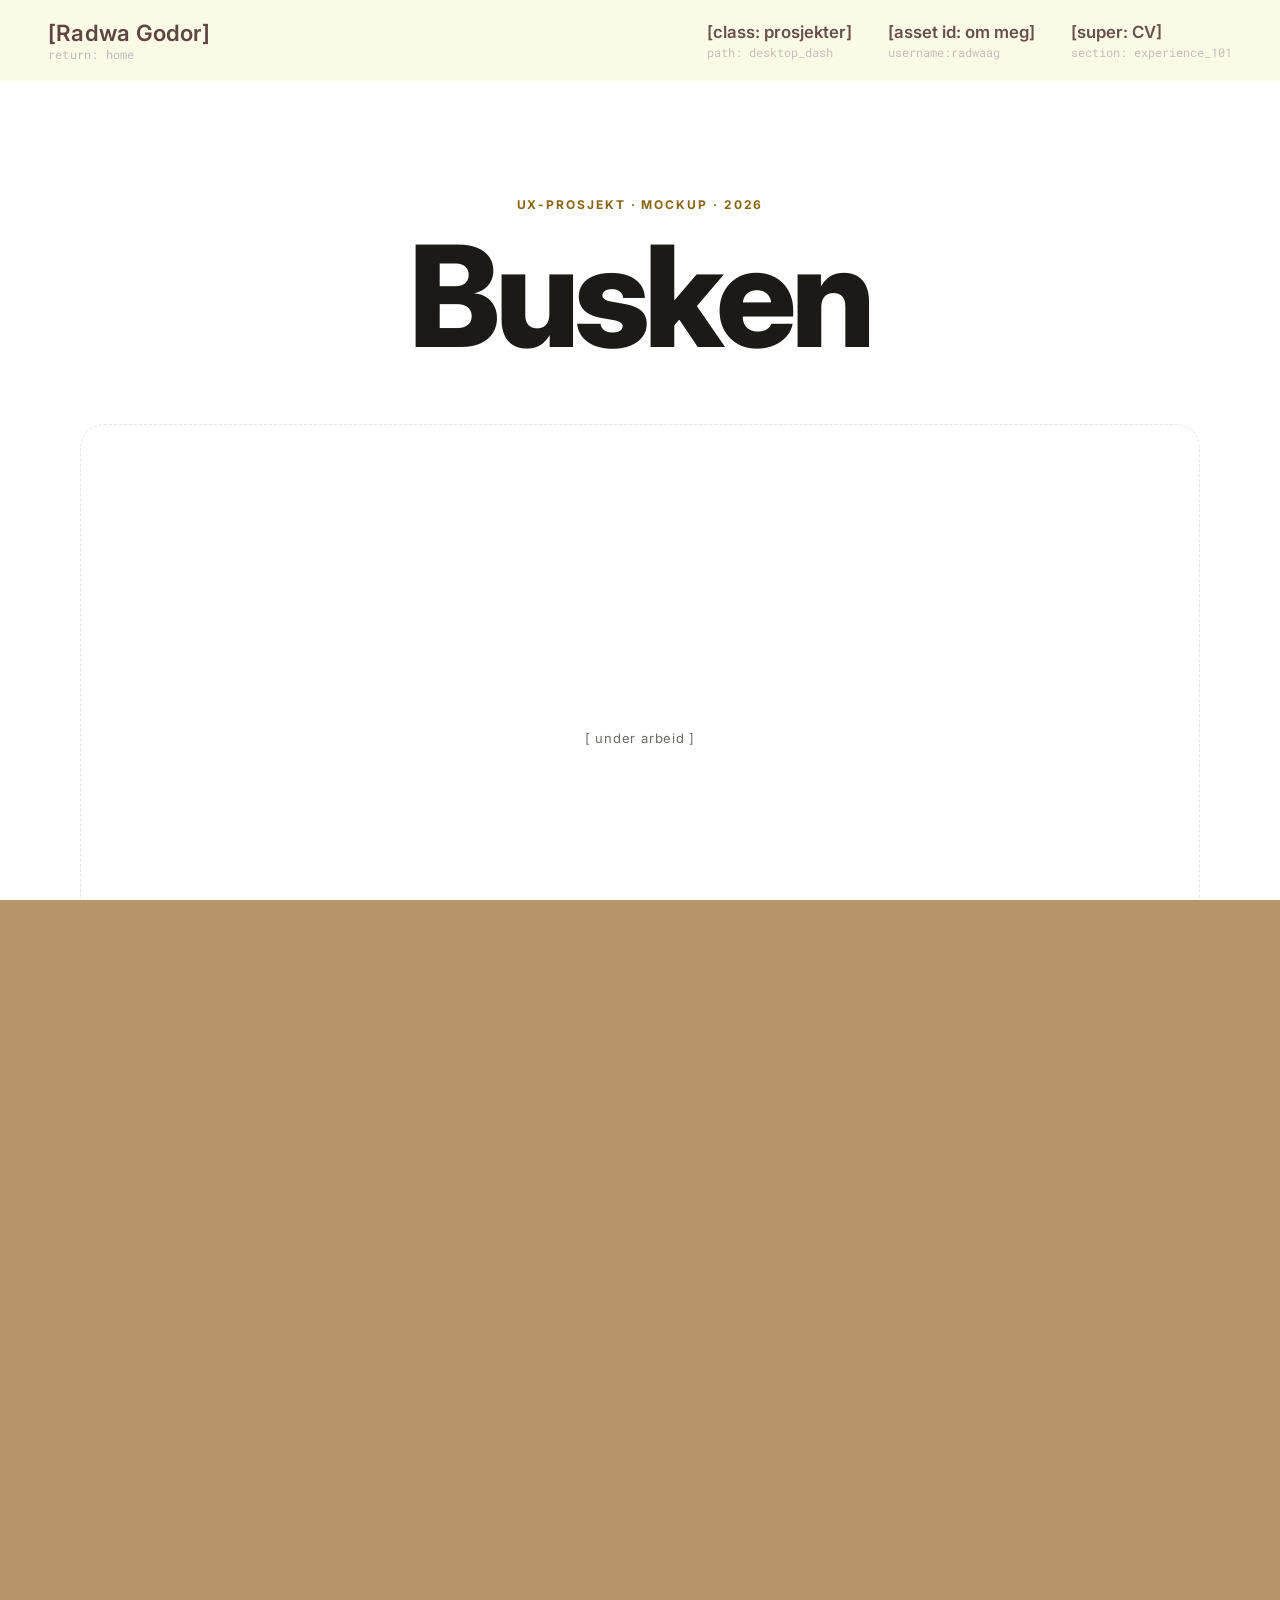
==== busken.html @ 77401d98 "Place iteration images side by side under the Prototyping text" ====
<!DOCTYPE html>
<html lang="no">

<head>
  <!-- Anti-FOUC for the curtain page-transition: runs before body paints, so if we
       arrived via a curtain-nav link (see shared.js), the curtain is held fully closed
       from the very first frame instead of flashing this page unclothed first. -->
  <script>
    (function () {
      try {
        if (sessionStorage.getItem('curtainNav') === '1') {
          document.documentElement.classList.add('curtain-entering');
          sessionStorage.removeItem('curtainNav');
        }
      } catch (e) { }
    })();
  </script>
  <meta charset="UTF-8" />
  <meta name="viewport" content="width=device-width, initial-scale=1.0" />
  <title>Busken — Radwa Godor</title>
  <link rel="preconnect" href="https://fonts.googleapis.com" />
  <link rel="preconnect" href="https://fonts.gstatic.com" crossorigin />
  <link
    href="https://fonts.googleapis.com/css2?family=Inria+Serif:ital,wght@0,300;0,400;0,700;1,300;1,400;1,700&family=Inter:ital,wght@0,300;0,400;0,500;0,600;0,700;0,800;1,700&family=Roboto+Mono:wght@400&display=swap"
    rel="stylesheet" />
  <link rel="stylesheet" href="style.css" />
  <link rel="stylesheet" href="case.css" />
</head>

<body>

  <!-- Curtain used for the nav-link page transitions (see shared.js's initNavTransitions
       / initEntryReveal). Placed first so it's the first thing painted, ahead of any
       page content beneath it. -->
  <div class="page-transition-curtain" aria-hidden="true"></div>

  <div class="progress" aria-hidden="true">
    <div class="progress__bar" data-progress></div>
  </div>

  <header>
    <a href="index.html" class="logo curtain-link">[Radwa Godor]<small>return: home</small></a>
    <nav class="nav-links">
      <a href="prosjekter.html" class="curtain-link">[class: prosjekter]<small>path: desktop_dash</small></a>
      <a href="om-meg.html" class="curtain-link">[asset id: om meg]<small>username:radwaag</small></a>
      <a href="cv.html" class="curtain-link">[super: CV]<small>section: experience_101</small></a>
    </nav>
  </header>

  <main class="ss-case">
    <!-- 1. INTRO — kicker + stor tittel + hovedbilde -->
    <section class="section ss-hero-section">

      <div class="ss-hero-top" data-reveal>
        <span class="kicker">UX-PROSJEKT · MOCKUP · 2026</span>
        <h1 class="ss-hero-title"><span class="ss-hero-title__a">Busken</span><span class="ss-hero-title__b"></span></h1>
      </div>

      <div class="ss-hero-media ss-hero-media--empty" data-reveal aria-hidden="true">
        <span>[ under arbeid ]</span>
      </div>

    </section>

    <!-- 2. LEAD + INTRO -->
    <section class="section">
      <div class="stack">

        <p class="lead" data-reveal>Mockup under arbeid. Mer kommer snart.</p>

      </div>
    </section>

    <!-- Når Busken er klar: kopier seksjonene "Rolle, team & leveranse", "Designprosess"
         og "Læring" fra sunsaver.html eller catgym.html hit og fyll inn. Stilen kommer fra
         case.css, så de ser like ut automatisk. -->

    <section class="section">
      <nav class="case-nav" aria-label="Flere prosjekter">
        <a href="friendverse.html" class="btn btn-outline curtain-link">← FriendVerse</a>
        <a href="prosjekter.html" class="btn btn-outline curtain-link">Se alle prosjekter</a>
      </nav>
    </section>

  </main>

  <footer>
    <span class="footer-watermark">Radwa Godor</span>
  </footer>

  <script src="shared.js"></script>
  <script src="case.js"></script>

</body>

</html>
---- style.css ----
/* ===== SHARED / GLOBAL =====
   Used by every page (index.html, prosjekter.html, om-meg.html, and the project detail
   pages). Page-specific styling lives in that page's own stylesheet instead:
     - hero.css        → index.html only (hero visuals + the scroll-driven header reveal)
     - prosjekter.css  → prosjekter.html only (the projects grid)
     - om-meg.css      → om-meg.html only (bio/hobbies/empowerment/education/contact)
     - case.css        → case-study pages (sunsaver, catgym, friendverse, busken)
     - fanous.css      → fanous.html only
     - cv.css          → cv.html only
   Only genuinely shared/reusable pieces live here: CSS variables, reset, the base
   (static, normal-size) header + curtain page-transition, buttons, footer. */

/* ===== CSS VARIABLES ===== */
:root {
  --cream: #362e2e;
  --navy: #1a2744;
  --navy-light: #2d3f6a;
  --gold: #b5956a;
  --text-muted: #a0b0c8;
  --text-mid: #2a3a5a;
  --border: #d9d2c0;
  --ease: cubic-bezier(0.4, 0, 0.2, 1);
  --dur: 0.3s;
  /* Single source of truth for the curtain page-transition's timing — shared.js reads
     this via getComputedStyle instead of hardcoding its own copy. */
  --curtain-duration: 520ms;

  /* new nav/hero aesthetic (from Figma "updated portfolio") */
  --paper: #fbfae5;
  --ink: #4f3232;
  --ink-soft: #beb4b4;
  --ink-arrow: #e5dede;
}

/* Reset: lets the width/height attributes on <img> reserve space (no layout shift)
   without stretching images whose CSS only sets a width. Class rules that set a height
   still win, since they're more specific. */
img {
  height: auto;
}


/* ===== BASE ===== */
*, *::before, *::after {
  box-sizing: border-box;
  margin: 0;
  padding: 0;
}

html {
  scroll-behavior: smooth;
}

body {
  font-family: 'Inria Serif', Georgia, serif;
  background: var(--cream);
  color: var(--navy);
}

/* ===== HEADER (shared, static/normal state) =====
   This is the header every page gets by default: sticky to the top, normal size, no
   motion. index.html layers STEP 2/3's scroll-driven reveal + centering + font-size
   growth on top of this via hero.css's `body:has(.hero) header` overrides — everywhere
   else, this plain rule is the whole story (STEP 5: subpages get "vanlig, fast plassering"). */
header {
  display: flex;
  justify-content: space-between;
  align-items: center;
  padding: 1.2rem 3rem;
  background: rgba(251, 250, 229, 0.92);
  backdrop-filter: blur(8px);
  -webkit-backdrop-filter: blur(8px);
  position: sticky;
  top: 0;
  z-index: 100;
}

.logo {
  display: flex;
  flex-direction: column;
  font-family: 'Inter', Georgia, serif;
  font-size: 1.4rem;
  font-weight: 600;
  letter-spacing: 0.01em;
  color: var(--ink);
  text-decoration: none;
  opacity: 0.9;
  transition: opacity var(--dur) var(--ease), color 0.4s ease;
}

.logo small {
  font-family: 'Roboto Mono', monospace;
  font-weight: 400;
  font-size: 0.75rem;
  color: var(--ink-soft);
}

.logo:hover {
  opacity: 1;
}

.nav-links {
  display: flex;
  gap: 2.25rem;
}

.nav-links a {
  position: relative;
  display: flex;
  flex-direction: column;
  text-decoration: none;
  font-family: 'Inter', Georgia, serif;
  font-size: 1.05rem;
  font-weight: 600;
  color: var(--ink);
  line-height: 1.4;
  opacity: 0.85;
  transition: opacity var(--dur) var(--ease), color 0.4s ease;
}

/* Underline that a page marks permanently "on" for its own nav item via .nav-active
   (e.g. om-meg.html marks "[asset id: om meg]") — otherwise only shows on hover. */
.nav-links a::after {
  content: '';
  position: absolute;
  left: 0;
  bottom: -4px;
  width: 100%;
  height: 1px;
  background: currentColor;
  transform: scaleX(0);
  transform-origin: left;
  transition: transform var(--dur) var(--ease);
}

.nav-links a:hover::after,
.nav-active::after {
  transform: scaleX(1);
}

.nav-links a small {
  font-family: 'Roboto Mono', monospace;
  font-weight: 400;
  font-size: 0.75rem;
  color: var(--ink-soft);
}

.nav-links a:hover {
  opacity: 1;
}

/* ===== BUTTONS ===== */
.btn {
  display: inline-block;
  padding: 0.5rem 1.4rem;
  background-color: var(--navy);
  color: var(--cream);
  text-decoration: none;
  font-size: 0.85rem;
  font-weight: 600;
  border-radius: 2px;
  cursor: pointer;
  transition: transform var(--dur) var(--ease),
              box-shadow var(--dur) var(--ease),
              background-color var(--dur) var(--ease),
              color var(--dur) var(--ease);
}

.btn:hover {
  transform: translateY(-2px);
  box-shadow: 0 8px 24px rgba(26, 39, 68, 0.28);
}

.btn-outline {
  background-color: transparent;
  color: var(--navy);
  border: 1.5px solid var(--navy);
}

.btn-outline:hover {
  background-color: var(--navy);
  color: var(--cream);
  box-shadow: 0 8px 24px rgba(26, 39, 68, 0.22);
}

/* ===== SHARED KEYFRAMES ===== */
@keyframes fadeInUp {
  from { opacity: 0; transform: translateY(20px); }
  to   { opacity: 1; transform: translateY(0); }
}

/* ===== MUSIC PLAYER (used by fanous.html) ===== */
.music-player-outer {
  flex-shrink: 0;
  align-self: center;
}

.music-title {
  font-size: 0.8rem;
  font-style: italic;
  letter-spacing: 0.06em;
  color: var(--text-mid);
  margin-bottom: 0.75rem;
}

.music-player-wrap {
  position: relative;
  width: 460px;
}

.music-card-back {
  position: absolute;
  inset: 0;
  background: #d4bc72;
  border-radius: 22px;
  transform: translate(10px, 10px);
  z-index: 0;
}

.music-card {
  position: relative;
  z-index: 1;
  background: #F4DC92;
  border-radius: 22px;
  padding: 1.6rem 1.8rem;
  display: flex;
  align-items: center;
  gap: 1.2rem;
  min-height: 130px;
  box-shadow: 0 4px 20px rgba(0,0,0,0.12);
}

.music-boks-circle {
  width: 76px;
  height: 76px;
  background: #f5f59a;
  border-radius: 50%;
  display: flex;
  align-items: center;
  justify-content: center;
  flex-shrink: 0;
  box-shadow: 0 2px 8px rgba(0,0,0,0.1);
}

.music-boks-img {
  width: 52px;
  height: 52px;
  object-fit: contain;
}

.music-center-col {
  flex: 1;
  display: flex;
  flex-direction: column;
  gap: 0.4rem;
}

.music-progress-wrap {
  width: 100%;
  height: 6px;
  background: rgba(0,0,0,0.15);
  border-radius: 99px;
  cursor: pointer;
  overflow: hidden;
}

.music-progress-bar {
  height: 100%;
  width: 0%;
  background: rgba(0,0,0,0.45);
  border-radius: 99px;
  transition: width 0.5s linear;
}

.music-time-row {
  display: flex;
  justify-content: space-between;
  font-size: 0.7rem;
  color: rgba(0,0,0,0.5);
  font-family: 'Inria Serif', serif;
}

.music-controls {
  display: flex;
  flex-direction: column;
  align-items: center;
  gap: 0.5rem;
  flex-shrink: 0;
}

.music-play-btn {
  background: none;
  border: none;
  cursor: pointer;
  padding: 0.3rem;
  display: flex;
  align-items: center;
  justify-content: center;
  transition: transform 0.2s ease;
}

.music-play-btn:hover {
  transform: scale(1.15);
}

.music-play-btn img {
  width: 40px;
  height: 40px;
  object-fit: contain;
}

.music-headphones-circle {
  width: 38px;
  height: 38px;
  background: rgba(255,255,255,0.45);
  border-radius: 50%;
  display: flex;
  align-items: center;
  justify-content: center;
  flex-shrink: 0;
  opacity: 0;
  transition: opacity 0.4s ease;
}

.music-headphones-circle.visible {
  opacity: 1;
}

.music-headphones-circle img {
  width: 22px;
  height: 22px;
  object-fit: contain;
}

/* ===== FOOTER ===== */
footer {
  background: #ebe2d7;
  color: #4F3232;
  text-align: center;
  padding: 1.5rem;
  font-size: 0.8rem;
  border-top: 1px #DBD9BE;
}

/* ===== NAV CLICK PAGE TRANSITION (CURTAIN) =====
   Shared across every page: a single sheet in the hero's gold accent (--gold, #b5956a)
   sweeps up to fully cover the screen, the page change happens underneath at that exact
   midpoint (leaving), then on the destination page the curtain starts already covering
   and sweeps the rest of the way off (entering) — so the one continuous motion is just
   split across the two page loads instead of visibly resetting. Driven by shared.js's
   initNavTransitions() / initEntryReveal(). Both phases read --curtain-duration above,
   so there's only one place to change the timing. */
.page-transition-curtain {
  position: fixed;
  inset: 0;
  z-index: 9999;
  background: var(--gold);
  transform: translateY(100%);
  pointer-events: none;
}

.page-transition-curtain.is-active {
  animation: curtain-sweep var(--curtain-duration) ease-in-out;
  pointer-events: auto;
}

/* Entering half (destination page): starts covering, sweeps up and off. Duration is half
   of the full curtain-duration since it's only the second half of the original motion. */
.page-transition-curtain.is-entering {
  animation: curtain-reveal calc(var(--curtain-duration) / 2) ease-in-out;
  pointer-events: auto;
}

@keyframes curtain-sweep {
  0% { transform: translateY(100%); }
  50% { transform: translateY(0%); }
  100% { transform: translateY(-100%); }
}

@keyframes curtain-reveal {
  0% { transform: translateY(0%); }
  100% { transform: translateY(-100%); }
}

/* Anti-FOUC: set synchronously on <html> by an inline, render-blocking script in <head>
   (before body ever paints) when sessionStorage shows we arrived via a curtain nav. Holds
   the curtain fully closed until shared.js takes over and starts the reveal animation, so
   there's never a frame where the destination page is visible unclothed. */
html.curtain-entering .page-transition-curtain {
  transform: translateY(0%);
}

/* Blocks clicks/taps on the page underneath for the full duration of either phase, not
   just once the curtain visually covers the viewport. */
body.curtain-blocking {
  pointer-events: none;
}

@media (prefers-reduced-motion: reduce) {
  .page-transition-curtain.is-active,
  .page-transition-curtain.is-entering {
    animation-duration: 1ms;
  }
}

/* ===== RESPONSIVE ===== */
@media (max-width: 700px) {
  header {
    padding: 1rem 1.5rem;
  }
}
---- case.css ----
/* ===========================================================
   Case-study pages (SunSaver, CatGym, FriendVerse, Busken) — shared content styling.
   Formerly sunsaver.css; every case page links this one file so the layout stays identical.
   Layout language borrowed from the "Modern Product Launch" Figma Sites template:
   white page, large section titles, small uppercase labels, columns and numbered
   lists separated by thin rules, big rounded image surfaces and lots of whitespace.
   The HTML/content is unchanged; only this stylesheet was reworked.

   Loaded alongside style.css, which still owns the shared header/curtain/footer — this
   file only styles what lives inside <main class="ss-case"> (plus the page background
   and the reading-progress bar).

   Custom properties are prefixed --ss- because style.css's own :root already defines
   --paper/--ink/--ease with DIFFERENT values for the header; reusing those names here
   would silently overwrite them everywhere. Same reasoning om-meg.css follows (--om-).

   Font: Inter throughout (Google Fonts, loaded in <head>).
   =========================================================== */

:root {
  --ss-bg:        #ffffff;  /* sidebakgrunn */
  --ss-surface:   #ffffff;  /* avrundede flater (mockups, bildeplassholdere) */
  --ss-ink:       #1c1a17;  /* overskrifter */
  --ss-body:      #4b4740;  /* brødtekst — mørk nok til å lese i 18px (kontrast ~9:1) */
  --ss-muted:     #6f6a60;  /* undertekst, bildetekst */
  --ss-label:     #8a6410;  /* små etiketter: mørk gull, leselig på hvitt */
  --ss-gold:      #d6a324;  /* "Saver" i tittelen, fremdriftslinje */
  --ss-rule:      rgba(28, 26, 23, 0.12);

  /* Everything is set in Inter, as the page was before the layout rework. --ss-serif /
     --ss-mono keep their role names so each rule still says which job it does. */
  --ss-sans:  Inter, Helvetica, Arial, sans-serif;
  --ss-serif: var(--ss-sans);
  --ss-mono:  var(--ss-sans);

  --ss-pad-x:    clamp(20px, 6vw, 88px);
  --ss-pad-y:    clamp(64px, 9vw, 128px);
  --ss-measure:  1120px;
  --ss-radius:   24px;
  --ss-ease:     cubic-bezier(0.2, 0.7, 0.2, 1);
}

body:has(.ss-case) {
  background: var(--ss-bg);
}

.ss-case {
  font-family: var(--ss-sans);
  font-size: 18px;
  line-height: 1.65;
  color: var(--ss-body);
  -webkit-font-smoothing: antialiased;
}

.ss-case a { color: var(--ss-ink); }
.ss-case a:hover { color: var(--ss-muted); }
.ss-case p { text-wrap: pretty; }
.ss-case strong { color: var(--ss-ink); font-weight: 600; }

/* ===== Lesefremdrift ===== */
.progress {
  position: fixed;
  inset: 0 0 auto 0;
  height: 3px;
  background: transparent;
  z-index: 200;
}

.progress__bar {
  height: 100%;
  width: 0%;
  background: var(--ss-gold);
}

/* ===== Seksjoner =====
   Whitespace separates sections (as in the template), not background bands or borders. */
.ss-case .section { padding: var(--ss-pad-y) var(--ss-pad-x); }
.ss-case .section + .section { padding-top: 0; }

.ss-case .section__head {
  display: flex;
  flex-direction: column;
  gap: 14px;
}

.ss-case .section__title {
  font-family: var(--ss-serif);
  font-size: clamp(34px, 4.2vw, 52px);
  font-weight: 800;
  line-height: 1.05;
  letter-spacing: -0.02em;
  color: var(--ss-ink);
}

.ss-case .section__sub {
  font-size: 18px;
  color: var(--ss-muted);
}

/* ===== Layout-primitiver ===== */
.ss-case .stack {
  max-width: var(--ss-measure);
  margin: 0 auto;
  display: flex;
  flex-direction: column;
  gap: clamp(40px, 5vw, 64px);
}

.ss-case .stack--wide { gap: clamp(64px, 8vw, 104px); }

.ss-case .split {
  max-width: var(--ss-measure);
  margin: 0 auto;
  display: grid;
  grid-template-columns: repeat(12, minmax(0, 1fr));
  gap: 32px;
  align-items: start;
}

.ss-case .split__aside {
  grid-column: span 4;
  min-width: 0;
  display: flex;
  flex-direction: column;
  gap: 14px;
}

.ss-case .split__body {
  grid-column: 6 / span 7;
  min-width: 0;
  display: flex;
  flex-direction: column;
  gap: 40px;
}

/* Feature-row: each column sits under its own thin rule, like the template's benefits row. */
.ss-case .cols {
  display: grid;
  grid-template-columns: repeat(auto-fit, minmax(240px, 1fr));
  gap: clamp(28px, 4vw, 48px);
}


.ss-case .col {
  display: flex;
  flex-direction: column;
  gap: 12px;
  padding-top: 20px;
  border-top: 1px solid var(--ss-rule);
}

.ss-case .col p {
  font-size: 17px;
  line-height: 1.65;
}

.ss-case .col__title {
  font-family: var(--ss-serif);
  font-size: 21px;
  font-weight: 600;
  line-height: 1.25;
  color: var(--ss-ink);
}

.ss-case .col__title--lg { font-size: clamp(22px, 2.2vw, 26px); }

/* ===== Typografiske roller ===== */
.ss-case .kicker,
.ss-case .eyebrow,
.ss-case .label {
  font-family: var(--ss-mono);
  font-size: 12px;
  font-weight: 700;
  line-height: 1.4;
  letter-spacing: 0.16em;
  text-transform: uppercase;
  color: var(--ss-label);
}

.ss-case .lead {
  font-family: var(--ss-serif);
  font-size: clamp(24px, 2.8vw, 34px);
  font-weight: 600;
  line-height: 1.3;
  letter-spacing: -0.015em;
  max-width: 26ch;
  color: var(--ss-ink);
}

.ss-case .pull {
  font-family: var(--ss-serif);
  font-size: clamp(24px, 2.6vw, 32px);
  font-weight: 600;
  line-height: 1.3;
  letter-spacing: -0.015em;
  max-width: 28ch;
  color: var(--ss-ink);
}

/* ===== 1. Intro — centered serif title over a rounded mockup surface ===== */
.ss-hero-section {
  padding: clamp(56px, 8vw, 104px) var(--ss-pad-x) var(--ss-pad-y);
  display: flex;
  flex-direction: column;
  align-items: center;
  gap: clamp(40px, 5vw, 64px);
}

.ss-hero-top {
  display: flex;
  flex-direction: column;
  align-items: center;
  gap: 20px;
  text-align: center;
}

.ss-hero-title {
  font-family: var(--ss-serif);
  font-size: clamp(3.5rem, 11vw, 9rem);
  font-weight: 800;
  line-height: 0.9;
  letter-spacing: -0.04em;
  white-space: nowrap;
}

.ss-hero-title__a { color: var(--ss-ink); }
.ss-hero-title__b { color: var(--ss-gold); }

.ss-phones {
  display: flex;
  justify-content: center;
  align-items: flex-end;
  width: 100%;
  max-width: var(--ss-measure);
  padding: clamp(40px, 6vw, 72px) 16px;
  background: var(--ss-surface);
  border-radius: var(--ss-radius);
  overflow: hidden;
}

.ss-phone {
  width: clamp(120px, 17vw, 220px);
  height: auto;
  display: block;
  filter: drop-shadow(0 20px 40px rgba(28, 26, 23, 0.14));
}

.ss-phone--side {
  position: relative;
  z-index: 1;
  margin-bottom: 4%;
}

.ss-phone--main {
  width: clamp(140px, 20vw, 250px);
  z-index: 2;
  margin: 0 -4%;
}

/* Hero variant with a single image (CatGym, FriendVerse) instead of the phone trio. */
.ss-hero-media {
  width: 100%;
  max-width: var(--ss-measure);
}

.ss-hero-media img {
  display: block;
  width: 100%;
  height: auto;
  border-radius: var(--ss-radius);
}

/* Placeholder hero for a project that has no visuals yet (Busken). */
.ss-hero-media--empty {
  aspect-ratio: 16 / 9;
  display: flex;
  align-items: center;
  justify-content: center;
  border: 1px dashed var(--ss-rule);
  border-radius: var(--ss-radius);
  font-size: 13px;
  letter-spacing: 0.06em;
  color: var(--ss-muted);
}

/* ===== Bildeplassholdere =====
   Bytt ut med <img> eller <video> — behold .block for ramme/format. */
.ss-case .block {
  background: var(--ss-surface);
  border-radius: var(--ss-radius);
  border: 1px solid var(--ss-rule); /* keeps empty placeholders visible on the white page */
  display: flex;
  align-items: flex-end;
  padding: 20px;
  transition: transform 0.5s var(--ss-ease);
  overflow: hidden;
}

.ss-case .block img,
.ss-case .block video {
  width: 100%;
  height: 100%;
  object-fit: cover;
  display: block;
}

.ss-case .block__caption {
  font-family: var(--ss-mono);
  font-size: 12px;
  letter-spacing: 0.06em;
  text-transform: uppercase;
  color: var(--ss-muted);
}

.ss-case .block--1x1  { aspect-ratio: 1 / 1; }
.ss-case .block--4x3  { aspect-ratio: 4 / 3; }
.ss-case .block--4x5  { aspect-ratio: 4 / 5; }
.ss-case .block--16x9 { aspect-ratio: 16 / 9; width: 100%; }

/* Real images: the frame follows the picture's own shape (never cropped) — no
   placeholder border, padding or fixed aspect ratio. */
.ss-case .block--img {
  aspect-ratio: auto;
  padding: 0;
  border: none;
  background: none;
  display: block;
}

.ss-case .block--img img {
  height: auto;
  object-fit: contain;
  border-radius: var(--ss-radius);
  border: 1px solid var(--ss-rule);
}

/* Full-width image row under a case's text (Prototyping: 3-screen + 2-screen shots).
   Columns sized 787:527 — the two images' own widths — so every phone screen in the
   row ends up the same size. */
.ss-case .case__media {
  grid-column: 1 / -1;
  display: grid;
  grid-template-columns: 787fr 527fr;
  gap: 24px;
  align-items: start;
}

@media (max-width: 700px) {
  .ss-case .case__media { grid-template-columns: 1fr; }
}

/* On desktop the zigzag rules pin aside/body to row 1, so the image row goes to row 2. */
@media (min-width: 901px) {
  .ss-case .case__media { grid-row: 2; }
}

/* Two images side by side (team photo + timeline); stacks on narrow screens. */
.ss-case .media-pair {
  display: grid;
  grid-template-columns: 5fr 7fr;
  gap: 24px;
  align-items: center;
}

@media (max-width: 700px) {
  .ss-case .media-pair { grid-template-columns: 1fr; }
}

/* Full-width images (timeline, user flow), kept to a comfortable size. */
.ss-case .block--wide {
  max-width: 880px;
  width: 100%;
  margin: 0 auto;
}

/* ===== 4. Designprosess =====
   Each case: label + title + image on the left, the story as one paragraph on the right. */
.ss-case .case {
  display: grid;
  grid-template-columns: repeat(12, minmax(0, 1fr));
  gap: 32px;
  /* Center the story vertically against the (much taller) image column, so the
     paragraph doesn't sit at the top with a big empty area beneath it. */
  align-items: center;
}

.ss-case .case__aside {
  grid-column: span 5;
  min-width: 0;
  display: flex;
  flex-direction: column;
  gap: 14px;
}

.ss-case .case__aside .block { margin-top: 12px; }

.ss-case .case__title {
  font-family: var(--ss-serif);
  font-size: clamp(24px, 2.4vw, 30px);
  font-weight: 600;
  line-height: 1.2;
  letter-spacing: -0.01em;
  color: var(--ss-ink);
}

.ss-case .case__body {
  grid-column: 7 / span 6;
  min-width: 0;
  display: flex;
  flex-direction: column;
  gap: 32px;
}

/* Zigzag: every second case puts its image on the right and the story on the left,
   so the media isn't stacked down one side of the page. Desktop only — on narrow
   screens everything stacks (see the 900px breakpoint below). */
@media (min-width: 901px) {
  .ss-case .case:nth-of-type(even) .case__aside {
    grid-column: 8 / span 5;
    grid-row: 1;
  }

  .ss-case .case:nth-of-type(even) .case__body {
    grid-column: 1 / span 6;
    grid-row: 1;
  }
}

/* Running text for the case stories and Læring: one connected paragraph, set larger
   than the column text so it reads comfortably. */
.ss-case .prose {
  font-size: clamp(18px, 1.5vw, 20px);
  line-height: 1.75;
  max-width: 58ch;
}

/* Utfordringer: stacked items (label + title + paragraph) instead of columns. */
.ss-case .prose-list {
  display: flex;
  flex-direction: column;
  gap: clamp(32px, 4vw, 48px);
  max-width: 62ch;
}

.ss-case .prose-item {
  display: flex;
  flex-direction: column;
  gap: 10px;
}

/* ===== 5. Ferdig produkt — portrait demo video beside the flow description ===== */
.ss-case .product {
  display: grid;
  grid-template-columns: repeat(12, minmax(0, 1fr));
  gap: 32px;
  align-items: center;
}

.ss-case .product__video {
  grid-column: 2 / span 4;
  margin: 0;
}

.ss-case .product__video video {
  display: block;
  width: 100%;
  max-width: 340px;
  height: auto;
  margin: 0 auto;
  border-radius: 28px;
  border: 1px solid var(--ss-rule);
  box-shadow: 0 24px 48px rgba(28, 26, 23, 0.12);
  background: var(--ss-surface);
}

.ss-case .product .prose {
  grid-column: 7 / span 6;
}

@media (max-width: 900px) {
  .ss-case .product__video,
  .ss-case .product .prose { grid-column: 1 / -1; }
  .ss-case .product__video video { max-width: 280px; }
}

/* ===== 6. Resultat — big display numbers, like the template's 01 / 02 / 03 row ===== */
.ss-case .stats {
  display: grid;
  grid-template-columns: repeat(auto-fit, minmax(160px, 1fr));
  gap: 32px;
}

.ss-case .stat {
  display: flex;
  flex-direction: column;
  gap: 10px;
  padding-top: 20px;
  border-top: 1px solid var(--ss-rule);
}

.ss-case .stat__value {
  font-family: var(--ss-serif);
  font-size: clamp(44px, 5vw, 64px);
  font-weight: 400;
  line-height: 1;
  letter-spacing: -0.03em;
  color: var(--ss-ink);
}

.ss-case .stat__label {
  font-size: 16px;
  line-height: 1.5;
  color: var(--ss-muted);
}

/* ===== Forrige / neste — pill buttons ===== */
.ss-case .case-nav {
  max-width: var(--ss-measure);
  margin: 0 auto;
  display: flex;
  flex-wrap: wrap;
  justify-content: space-between;
  gap: 16px;
}

.ss-case .btn {
  border-radius: 999px;
  padding: 12px 22px;
  font-size: 15px;
}

/* ===== Animasjon =====
   .is-hidden settes av case.js — uten JS vises alt normalt. */
.ss-case [data-reveal].is-hidden {
  opacity: 0;
  transform: translateY(18px);
}

.ss-case [data-reveal] {
  transition: opacity 0.7s var(--ss-ease), transform 0.7s var(--ss-ease);
}

.ss-case [data-lift]:hover { transform: translateY(-6px); }

@media (prefers-reduced-motion: reduce) {
  .ss-case [data-reveal],
  .ss-case [data-reveal].is-hidden {
    opacity: 1 !important;
    transform: none !important;
    transition: none;
  }
  .ss-case [data-lift]:hover { transform: none; }
}

/* ===== Responsiv ===== */
@media (max-width: 900px) {
  .ss-case .case__aside,
  .ss-case .case__body,
  .ss-case .split__aside,
  .ss-case .split__body {
    grid-column: 1 / -1;
  }

  .ss-case .case,
  .ss-case .split { gap: 24px; }
}

@media (max-width: 600px) {
  .ss-case { font-size: 17px; }
  .ss-case .col p { font-size: 17px; }

  /* Three phones side by side have to shrink with the screen to fit the surface. */
  .ss-phones { padding: 32px 12px; }
  .ss-phone { width: 27vw; }
  .ss-phone--main { width: 32vw; }
}
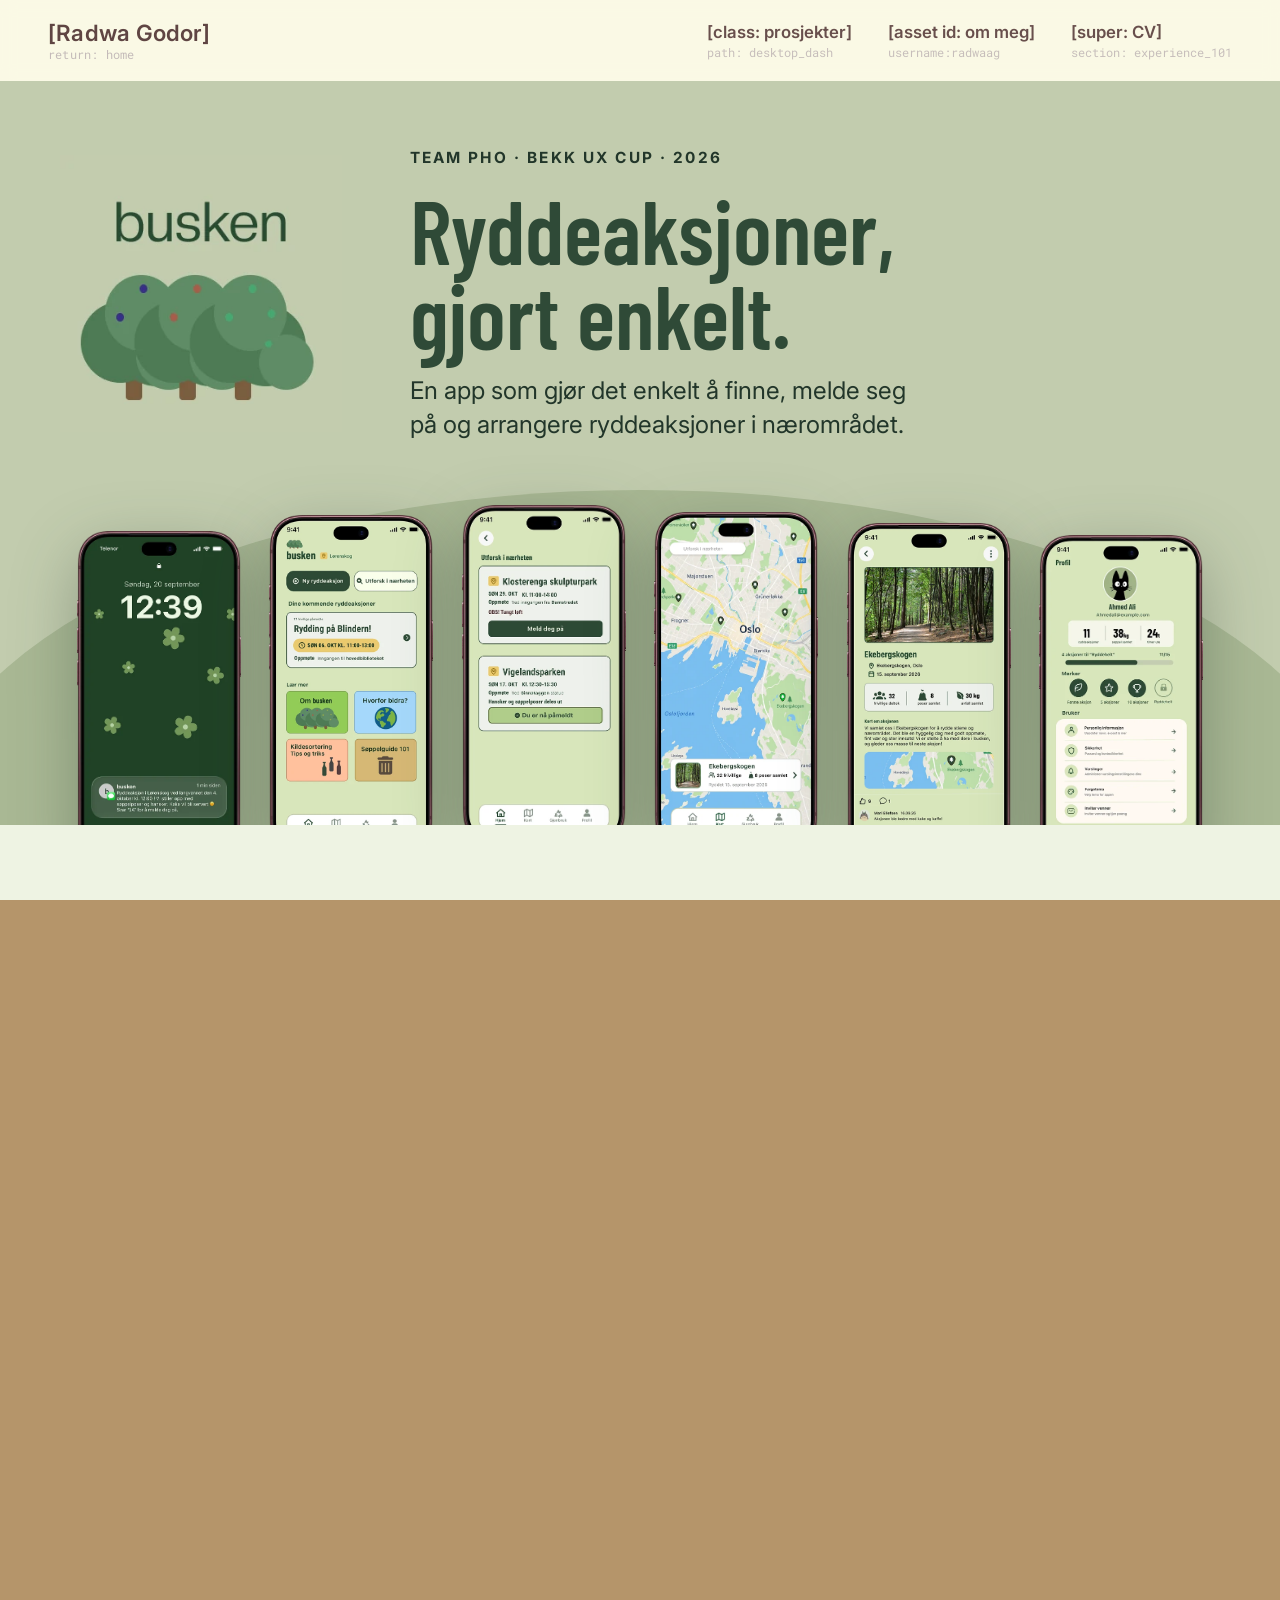
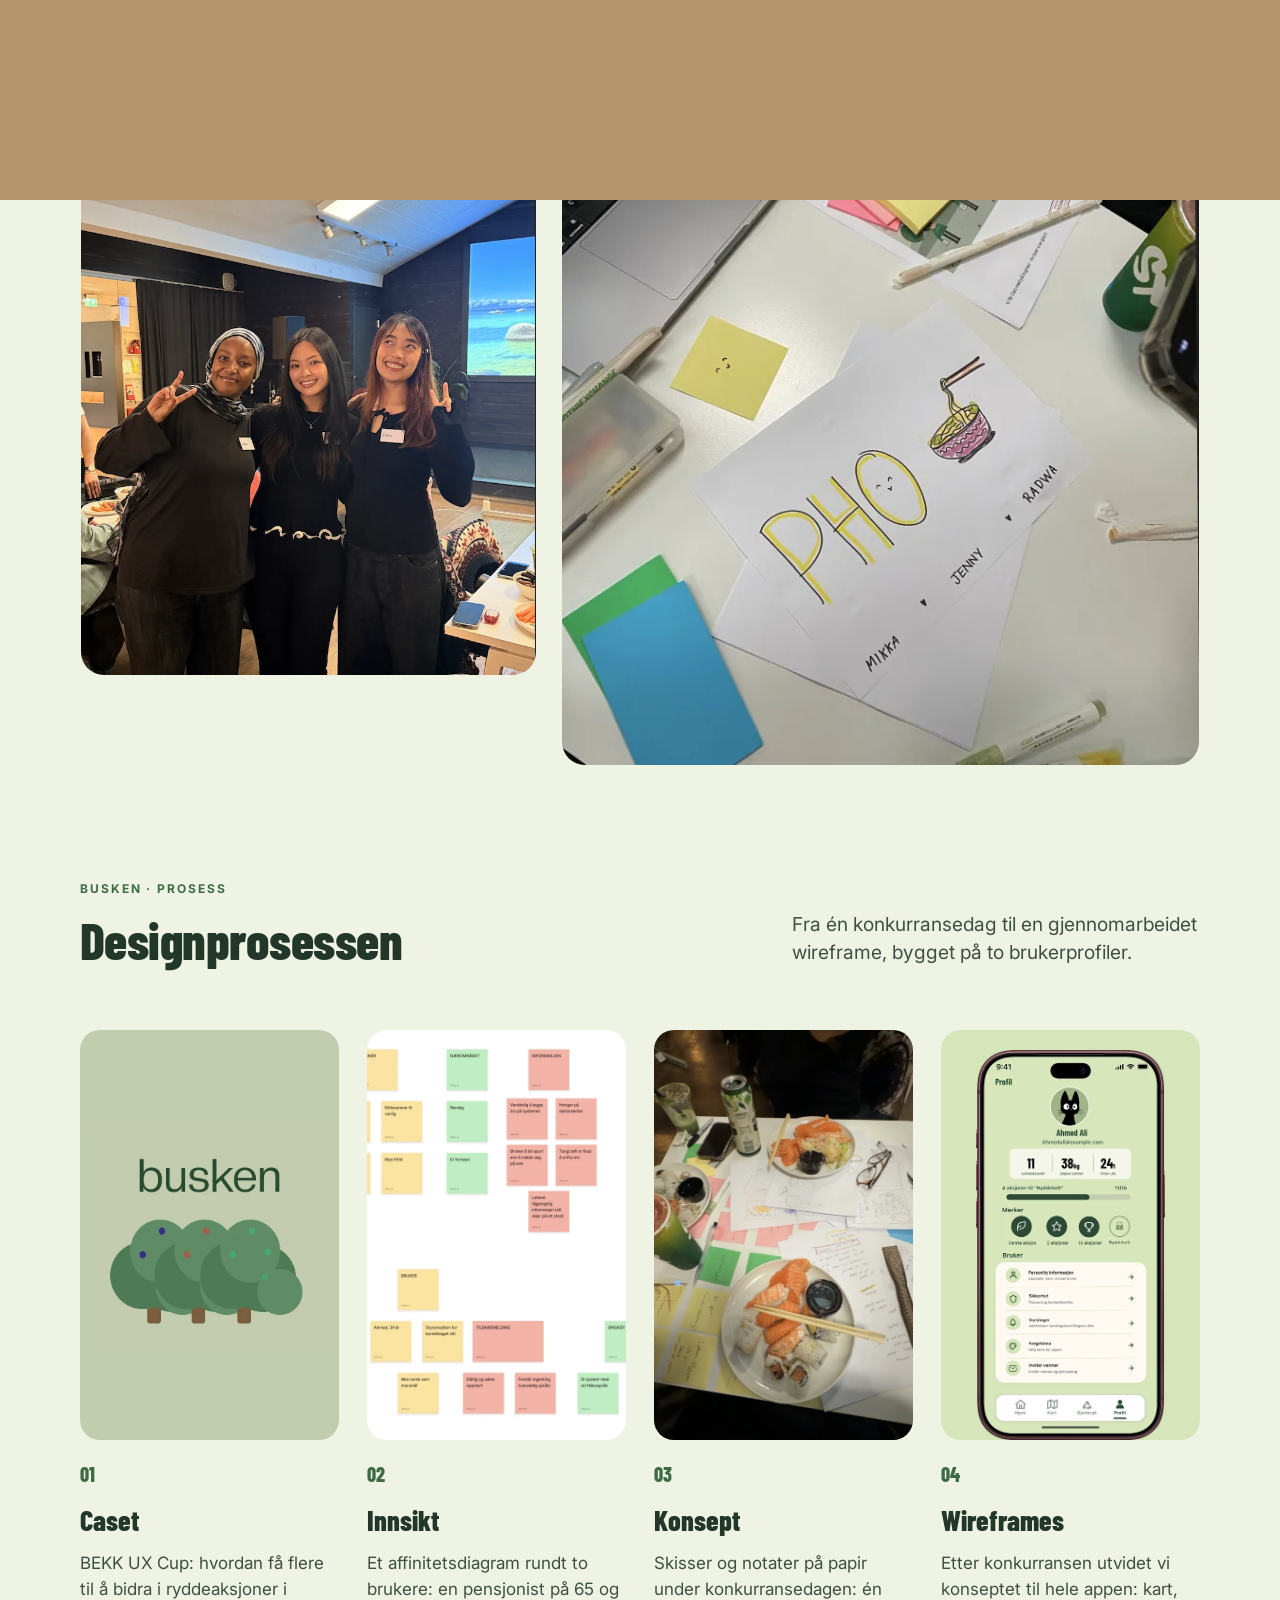
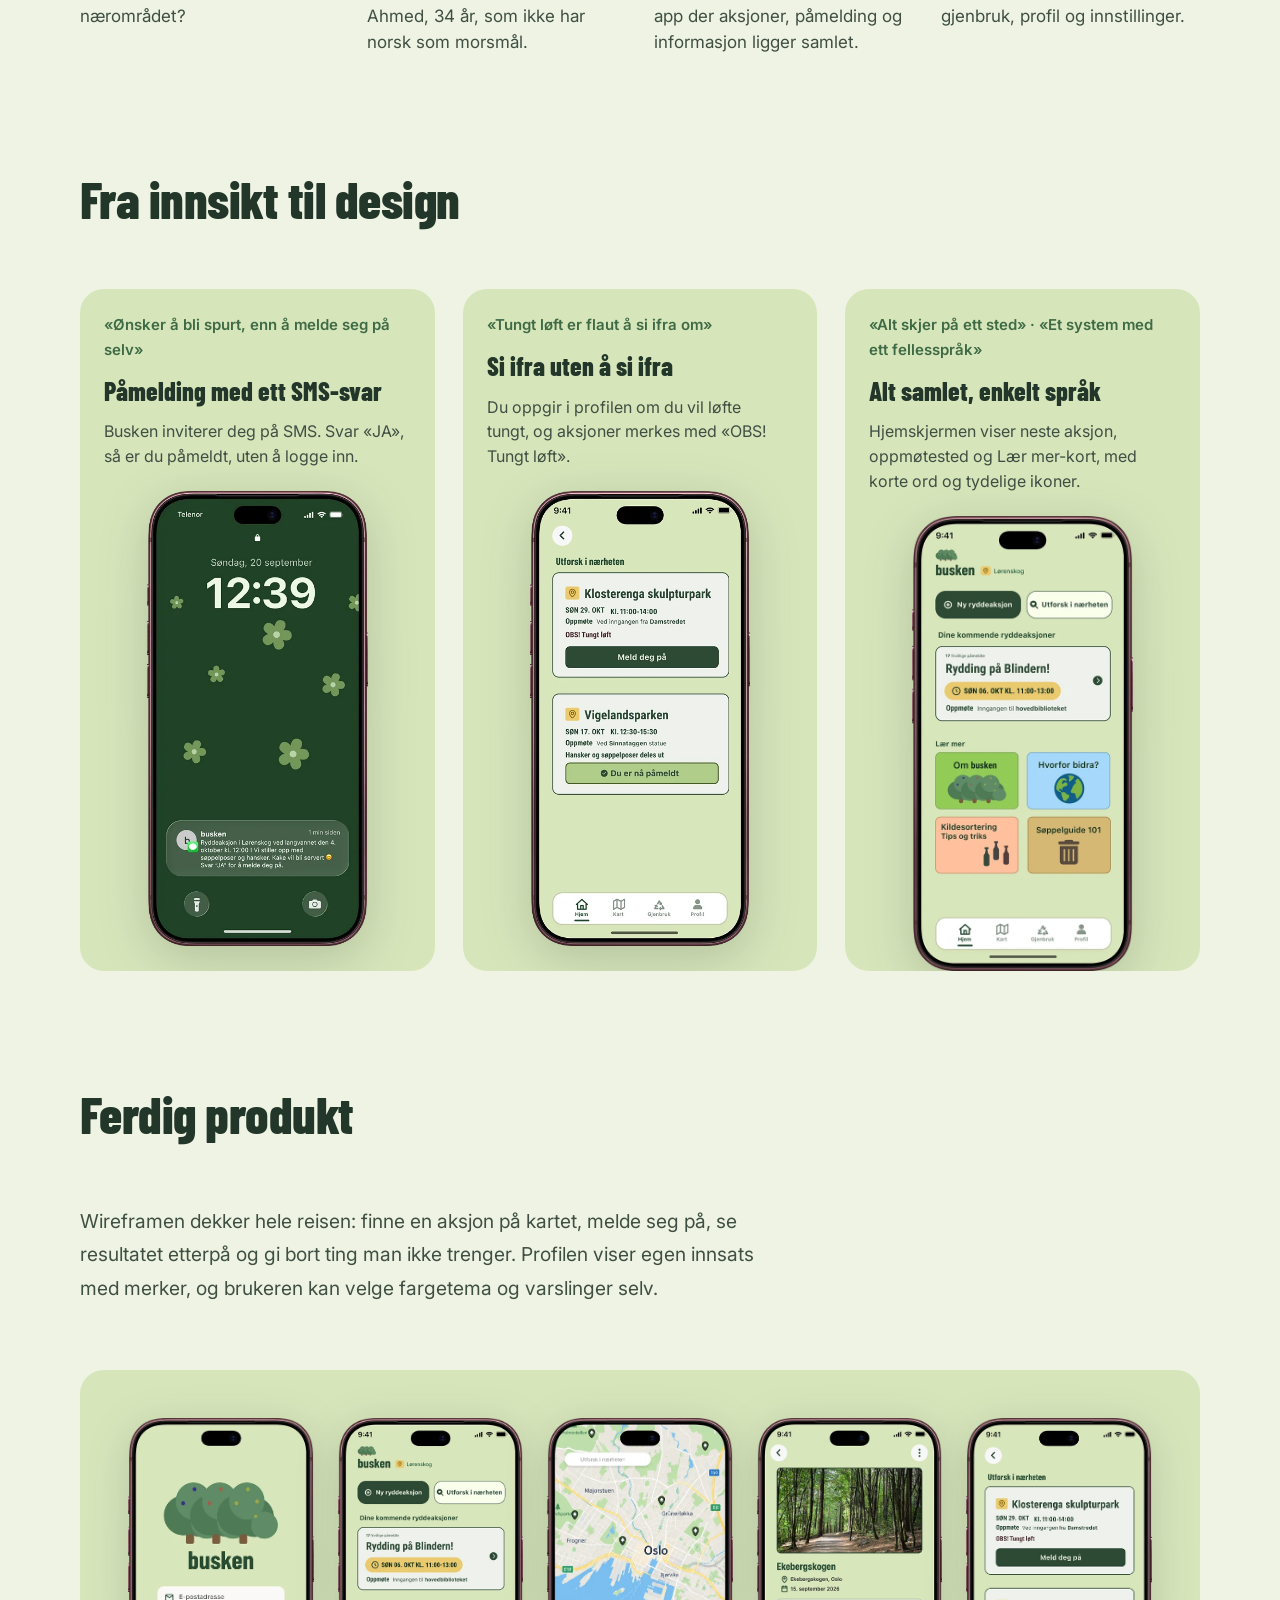
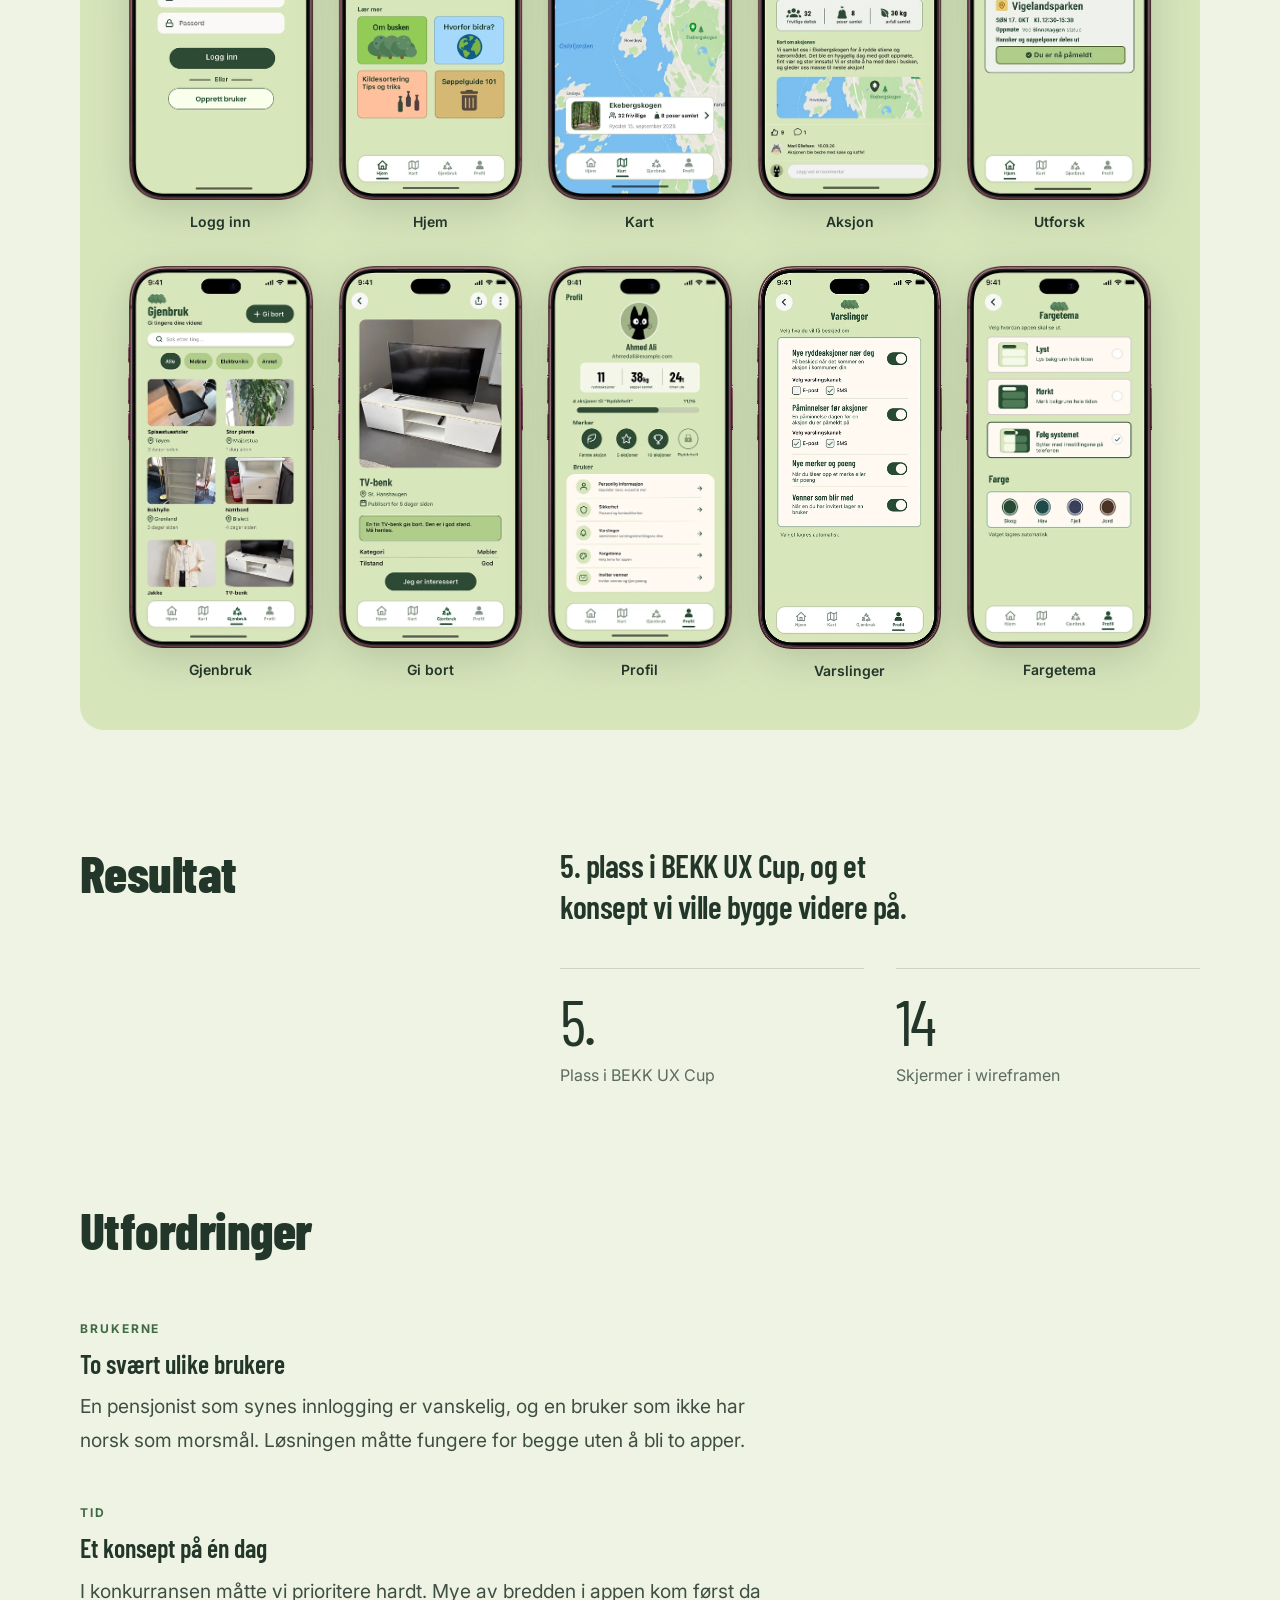
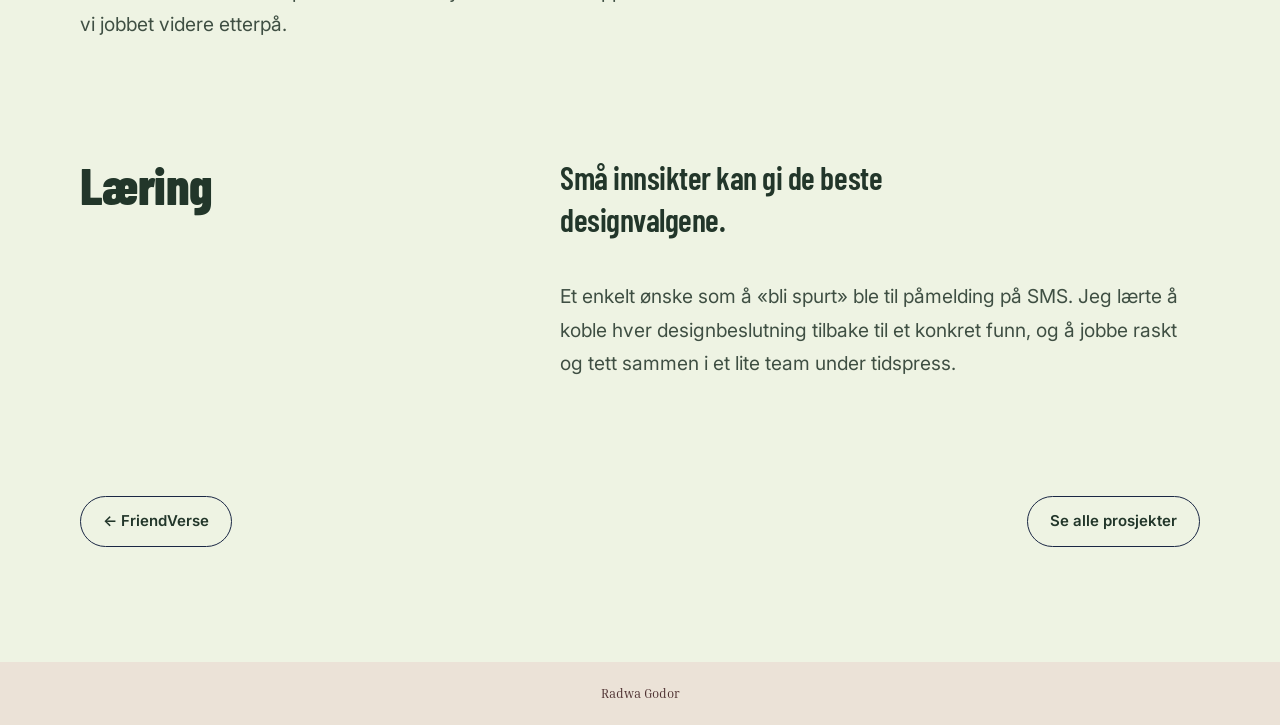
==== commit 81be13a4: "project update" ====
--- a/busken.html
+++ b/busken.html
@@ -21,10 +21,11 @@
   <link rel="preconnect" href="https://fonts.googleapis.com" />
   <link rel="preconnect" href="https://fonts.gstatic.com" crossorigin />
   <link
-    href="https://fonts.googleapis.com/css2?family=Inria+Serif:ital,wght@0,300;0,400;0,700;1,300;1,400;1,700&family=Inter:ital,wght@0,300;0,400;0,500;0,600;0,700;0,800;1,700&family=Roboto+Mono:wght@400&display=swap"
+    href="https://fonts.googleapis.com/css2?family=Inria+Serif:ital,wght@0,300;0,400;0,700;1,300;1,400;1,700&family=Inter:ital,wght@0,300;0,400;0,500;0,600;0,700;0,800;1,700&family=Roboto+Mono:wght@400&family=Barlow+Condensed:wght@600;700;800&display=swap"
     rel="stylesheet" />
   <link rel="stylesheet" href="style.css" />
   <link rel="stylesheet" href="case.css" />
+  <link rel="stylesheet" href="busken.css" />
 </head>
 
 <body>
@@ -47,33 +48,245 @@
     </nav>
   </header>
 
-  <main class="ss-case">
-    <!-- 1. INTRO — kicker + stor tittel + hovedbilde -->
-    <section class="section ss-hero-section">
-
-      <div class="ss-hero-top" data-reveal>
-        <span class="kicker">UX-PROSJEKT · MOCKUP · 2026</span>
-        <h1 class="ss-hero-title"><span class="ss-hero-title__a">Busken</span><span class="ss-hero-title__b"></span></h1>
-      </div>
-
-      <div class="ss-hero-media ss-hero-media--empty" data-reveal aria-hidden="true">
-        <span>[ under arbeid ]</span>
-      </div>
-
-    </section>
-
-    <!-- 2. LEAD + INTRO -->
-    <section class="section">
-      <div class="stack">
-
-        <p class="lead" data-reveal>Mockup under arbeid. Mer kommer snart.</p>
-
-      </div>
-    </section>
-
-    <!-- Når Busken er klar: kopier seksjonene "Rolle, team & leveranse", "Designprosess"
-         og "Læring" fra sunsaver.html eller catgym.html hit og fyll inn. Stilen kommer fra
-         case.css, så de ser like ut automatisk. -->
+  <main class="ss-case bu">
+    <!-- 1. FORSIDE — fra «Busken – forside»-tegnebrettet -->
+    <section class="bu-hero">
+      <div class="bu-hero__inner" data-reveal>
+        <h1 class="bu-hero__logo"><img src="busken.media/logo.webp" width="326" height="321" alt="busken" /></h1>
+        <div class="bu-hero__text">
+          <span class="bu-hero__kicker">Team PHO · BEKK UX Cup · 2026</span>
+          <p class="bu-hero__title">Ryddeaksjoner,<br />gjort enkelt.</p>
+          <p class="bu-hero__intro">En app som gjør det enkelt å finne, melde seg på og arrangere ryddeaksjoner i nærområdet.</p>
+        </div>
+      </div>
+
+      <ul class="bu-hedge" data-reveal>
+          <li><img src="busken.media/skjerm_sms.webp" width="399" height="822" alt="SMS-invitasjon fra busken" /></li>
+          <li><img src="busken.media/skjerm_hjem.webp" width="478" height="986" alt="Hjemskjermen med kommende ryddeaksjoner" /></li>
+          <li><img src="busken.media/skjerm_utforsk.webp" width="401" height="827" alt="Utforsk ryddeaksjoner i nærheten" /></li>
+          <li><img src="busken.media/skjerm_kart.webp" width="431" height="888" alt="Kart over ryddeaksjoner i Oslo" /></li>
+          <li><img src="busken.media/skjerm_aksjon.webp" width="464" height="956" alt="Resultat fra ryddeaksjonen i Ekebergskogen" /></li>
+          <li><img src="busken.media/skjerm_profil.webp" width="404" height="833" alt="Profil med statistikk og merker" /></li>
+      </ul>
+    </section>
+
+    <!-- 2. LEAD -->
+    <section class="section">
+      <div class="stack">
+
+        <p class="lead" data-reveal>Busken samler ryddeaksjoner, påmelding og gjenbruk på ett sted.</p>
+        <p class="prose" data-reveal>Caset kom fra BEKK UX Cup, der team PHO endte på 5. plass. Vi var fornøyde med konseptet, og valgte å jobbe videre med wireframes for hele appen etter konkurransen.</p>
+
+      </div>
+    </section>
+
+    <!-- 3. ROLLE, TEAM, LEVERANSE -->
+    <section class="section">
+      <div class="stack">
+
+        <div class="section__head" data-reveal>
+          <h2 class="section__title">Rolle, team &amp; leveranse</h2>
+        </div>
+
+        <div class="cols">
+          <div class="col" data-reveal>
+            <span class="label">Min rolle</span>
+            <p>Interaksjonsdesigner.<br />Innsikt, konsept og wireframes.</p>
+          </div>
+          <div class="col" data-reveal>
+            <span class="label">Team</span>
+            <p>Team PHO: 3 designere.<br />Mikka, Jenny og Radwa.</p>
+          </div>
+          <div class="col" data-reveal>
+            <span class="label">Leveranse</span>
+            <p>Konsept i BEKK UX Cup.<br />Wireframes i Figma, 14 skjermer.</p>
+          </div>
+        </div>
+
+        <div class="media-pair bu-pair">
+          <figure class="block block--img" data-reveal>
+            <img src="busken.media/team.webp" width="770" height="920" loading="lazy" alt="Team PHO: Radwa, Jenny og Mikka under BEKK UX Cup" />
+          </figure>
+          <figure class="block block--img" data-reveal>
+            <img src="busken.media/pho_bord.webp" width="672" height="762" loading="lazy" alt="Arbeidsbordet på UX Cup-dagen, med PHO-skiltet, post-it-lapper og busken-caset" />
+          </figure>
+        </div>
+
+      </div>
+    </section>
+
+    <!-- 4. DESIGNPROSESS -->
+    <section class="section">
+      <div class="stack">
+
+        <div class="bu-process__head">
+          <div class="section__head" data-reveal>
+            <span class="kicker">Busken · Prosess</span>
+            <h2 class="section__title">Designprosessen</h2>
+          </div>
+          <p class="bu-process__intro" data-reveal>Fra én konkurransedag til en gjennomarbeidet wireframe, bygget på to brukerprofiler.</p>
+        </div>
+
+        <ol class="bu-steps">
+          <li class="bu-step" data-reveal>
+            <div class="bu-step__media bu-step__media--logo">
+              <img src="busken.media/logo.webp" width="326" height="321" loading="lazy" alt="Busken-logoen" />
+            </div>
+            <span class="bu-step__num" aria-hidden="true">01</span>
+            <h3 class="bu-step__title">Caset</h3>
+            <p>BEKK UX Cup: hvordan få flere til å bidra i ryddeaksjoner i nærområdet?</p>
+          </li>
+          <li class="bu-step" data-reveal>
+            <div class="bu-step__media">
+              <img src="busken.media/affinity_diagram.webp" width="808" height="874" loading="lazy" alt="Affinitetsdiagram med to brukerprofiler: en pensjonist på 65 og Ahmed, 34 år" />
+            </div>
+            <span class="bu-step__num" aria-hidden="true">02</span>
+            <h3 class="bu-step__title">Innsikt</h3>
+            <p>Et affinitetsdiagram rundt to brukere: en pensjonist på 65 og Ahmed, 34 år, som ikke har norsk som morsmål.</p>
+          </li>
+          <li class="bu-step" data-reveal>
+            <div class="bu-step__media">
+              <img src="busken.media/skisser_dagen.webp" width="1200" height="1790" loading="lazy" alt="Skisser, notater og post-it-lapper på bordet under UX Cup-dagen" />
+            </div>
+            <span class="bu-step__num" aria-hidden="true">03</span>
+            <h3 class="bu-step__title">Konsept</h3>
+            <p>Skisser og notater på papir under konkurransedagen: én app der aksjoner, påmelding og informasjon ligger samlet.</p>
+          </li>
+          <li class="bu-step" data-reveal>
+            <div class="bu-step__media bu-step__media--screen">
+              <img src="busken.media/skjerm_profil.webp" width="404" height="833" loading="lazy" alt="Profilsiden med statistikk og merker" />
+            </div>
+            <span class="bu-step__num" aria-hidden="true">04</span>
+            <h3 class="bu-step__title">Wireframes</h3>
+            <p>Etter konkurransen utvidet vi konseptet til hele appen: kart, gjenbruk, profil og innstillinger.</p>
+          </li>
+        </ol>
+
+      </div>
+    </section>
+
+    <!-- 5. DESIGNVALG — fra innsikt til skjerm -->
+    <section class="section">
+      <div class="stack">
+
+        <div class="section__head" data-reveal>
+          <h2 class="section__title">Fra innsikt til design</h2>
+        </div>
+
+        <ul class="bu-choices">
+          <li class="bu-choice" data-reveal>
+            <span class="bu-choice__quote">«Ønsker å bli spurt, enn å melde seg på selv»</span>
+            <h3 class="bu-choice__title">Påmelding med ett SMS-svar</h3>
+            <p>Busken inviterer deg på SMS. Svar «JA», så er du påmeldt, uten å logge inn.</p>
+            <img src="busken.media/skjerm_sms.webp" width="399" height="822" loading="lazy" alt="SMS fra busken med invitasjon til ryddeaksjon" />
+          </li>
+          <li class="bu-choice" data-reveal>
+            <span class="bu-choice__quote">«Tungt løft er flaut å si ifra om»</span>
+            <h3 class="bu-choice__title">Si ifra uten å si ifra</h3>
+            <p>Du oppgir i profilen om du vil løfte tungt, og aksjoner merkes med «OBS! Tungt løft».</p>
+            <img src="busken.media/skjerm_utforsk.webp" width="401" height="827" loading="lazy" alt="Utforsk i nærheten, med en aksjon merket OBS! Tungt løft" />
+          </li>
+          <li class="bu-choice" data-reveal>
+            <span class="bu-choice__quote">«Alt skjer på ett sted» · «Et system med ett fellesspråk»</span>
+            <h3 class="bu-choice__title">Alt samlet, enkelt språk</h3>
+            <p>Hjemskjermen viser neste aksjon, oppmøtested og Lær mer-kort, med korte ord og tydelige ikoner.</p>
+            <img src="busken.media/skjerm_hjem.webp" width="478" height="986" loading="lazy" alt="Hjemskjermen med kommende ryddeaksjon og Lær mer-kort" />
+          </li>
+        </ul>
+
+      </div>
+    </section>
+
+    <!-- 6. FERDIG PRODUKT -->
+    <section class="section">
+      <div class="stack">
+
+        <div class="section__head" data-reveal>
+          <h2 class="section__title">Ferdig produkt</h2>
+        </div>
+
+        <p class="prose" data-reveal>Wireframen dekker hele reisen: finne en aksjon på kartet, melde seg på, se resultatet etterpå og gi bort ting man ikke trenger. Profilen viser egen innsats med merker, og brukeren kan velge fargetema og varslinger selv.</p>
+
+        <ul class="bu-screens" data-reveal>
+          <li><img src="busken.media/skjerm_logginn.webp" width="409" height="843" loading="lazy" alt="Innlogging" /><span>Logg inn</span></li>
+          <li><img src="busken.media/skjerm_hjem.webp" width="478" height="986" loading="lazy" alt="Hjem" /><span>Hjem</span></li>
+          <li><img src="busken.media/skjerm_kart.webp" width="431" height="888" loading="lazy" alt="Kart over ryddeaksjoner i Oslo" /><span>Kart</span></li>
+          <li><img src="busken.media/skjerm_aksjon.webp" width="464" height="956" loading="lazy" alt="Resultat fra ryddeaksjonen i Ekebergskogen" /><span>Aksjon</span></li>
+          <li><img src="busken.media/skjerm_utforsk.webp" width="401" height="827" loading="lazy" alt="Utforsk i nærheten" /><span>Utforsk</span></li>
+          <li><img src="busken.media/skjerm_gjenbruk.webp" width="395" height="815" loading="lazy" alt="Gjenbruk: ting som gis bort" /><span>Gjenbruk</span></li>
+          <li><img src="busken.media/skjerm_gjenstand.webp" width="430" height="887" loading="lazy" alt="En TV-benk som gis bort" /><span>Gi bort</span></li>
+          <li><img src="busken.media/skjerm_profil.webp" width="404" height="833" loading="lazy" alt="Profil med statistikk og merker" /><span>Profil</span></li>
+          <li><img src="busken.media/skjerm_varslinger.webp" width="362" height="747" loading="lazy" alt="Innstillinger for varslinger" /><span>Varslinger</span></li>
+          <li><img src="busken.media/skjerm_fargetema.webp" width="413" height="852" loading="lazy" alt="Valg av fargetema" /><span>Fargetema</span></li>
+        </ul>
+
+      </div>
+    </section>
+
+    <!-- 7. RESULTAT -->
+    <section class="section">
+      <div class="split">
+
+        <div class="split__aside" data-reveal>
+          <h2 class="section__title">Resultat</h2>
+        </div>
+
+        <div class="split__body">
+          <p class="pull" data-reveal>5. plass i BEKK UX Cup, og et konsept vi ville bygge videre på.</p>
+          <div class="stats" data-reveal>
+            <div class="stat">
+              <span class="stat__value">5.</span>
+              <span class="stat__label">Plass i BEKK UX Cup</span>
+            </div>
+            <div class="stat">
+              <span class="stat__value" data-count="14">14</span>
+              <span class="stat__label">Skjermer i wireframen</span>
+            </div>
+          </div>
+        </div>
+
+      </div>
+    </section>
+
+    <!-- 8. UTFORDRINGER -->
+    <section class="section">
+      <div class="stack">
+
+        <div class="section__head" data-reveal>
+          <h2 class="section__title">Utfordringer</h2>
+        </div>
+
+        <div class="prose-list">
+          <div class="prose-item" data-reveal>
+            <span class="eyebrow">Brukerne</span>
+            <h3 class="col__title col__title--lg">To svært ulike brukere</h3>
+            <p class="prose">En pensjonist som synes innlogging er vanskelig, og en bruker som ikke har norsk som morsmål. Løsningen måtte fungere for begge uten å bli to apper.</p>
+          </div>
+          <div class="prose-item" data-reveal>
+            <span class="eyebrow">Tid</span>
+            <h3 class="col__title col__title--lg">Et konsept på én dag</h3>
+            <p class="prose">I konkurransen måtte vi prioritere hardt. Mye av bredden i appen kom først da vi jobbet videre etterpå.</p>
+          </div>
+        </div>
+
+      </div>
+    </section>
+
+    <!-- 9. LÆRING -->
+    <section class="section">
+      <div class="split">
+
+        <div class="split__aside" data-reveal>
+          <h2 class="section__title">Læring</h2>
+        </div>
+
+        <div class="split__body">
+          <p class="pull" data-reveal>Små innsikter kan gi de beste designvalgene.</p>
+          <p class="prose" data-reveal>Et enkelt ønske som å «bli spurt» ble til påmelding på SMS. Jeg lærte å koble hver designbeslutning tilbake til et konkret funn, og å jobbe raskt og tett sammen i et lite team under tidspress.</p>
+        </div>
+
+      </div>
+    </section>
 
     <section class="section">
       <nav class="case-nav" aria-label="Flere prosjekter">
--- a/busken.css
+++ b/busken.css
@@ -0,0 +1,216 @@
+/* ===========================================================
+   Busken only — green app theme on top of case.css.
+   Loaded after case.css on busken.html; no other page links it.
+   Re-points the --ss- tokens to the Busken palette (from the Figma
+   wireframes) and styles the Busken-only blocks: hero (.bu-hero),
+   process grid (.bu-steps), design choices (.bu-choices) and the
+   screen gallery (.bu-screens).
+   =========================================================== */
+
+body:has(.bu) { background: #EEF3E3; }
+body:has(.bu) .progress__bar { background: #2F4A37; }
+
+.ss-case.bu {
+  --ss-bg:      #EEF3E3;
+  --ss-surface: #EEF3E3;
+  --ss-ink:     #22362A;
+  --ss-body:    #3F4F43;
+  --ss-muted:   #5C6B5F;
+  --ss-label:   #3E6B45;   /* ~5.5:1 on the light green ground */
+  --ss-gold:    #2F4A37;
+  --ss-rule:    rgba(34, 54, 42, 0.16);
+  --bu-logo:    #C2CCAE;   /* the logo's own background */
+  --bu-app:     #D7E5BB;   /* the app's background */
+  --bu-dark:    #2F4A37;
+  --bu-sun:     #E8C46A;
+  --ss-serif:   'Barlow Condensed', 'Inter', sans-serif;
+}
+
+.bu .section__title { font-weight: 800; letter-spacing: -0.01em; }
+.bu .block--img img { border-color: transparent; }
+
+/* ===== Hero — the "Busken – forside" artboard =====
+   Logo + text on top; six phones in a row like a hedge, growing up from a
+   green hill and cut off by the bottom edge. */
+.bu-hero {
+  position: relative;
+  overflow: hidden;
+  background: var(--bu-logo);
+  padding: clamp(40px, 5vw, 64px) var(--ss-pad-x) 0;
+}
+
+.bu-hero::after {                       /* the hill */
+  content: "";
+  position: absolute;
+  left: -6%;
+  right: -6%;
+  bottom: -45%;
+  height: 90%;
+  border-radius: 50% 50% 0 0;
+  background: #A9B894;
+  z-index: 0;
+}
+
+.bu-hero__inner {
+  position: relative;
+  z-index: 2;
+  max-width: 1280px;
+  margin: 0 auto;
+  display: flex;
+  align-items: center;
+  gap: clamp(24px, 4vw, 56px);
+}
+
+.bu-hero__logo { margin: 0; line-height: 0; flex: 0 0 auto; }
+.bu-hero__logo img { width: clamp(180px, 22vw, 320px); height: auto; display: block; margin: -6% 0 -6% -6%; }
+
+.bu-hero__text { display: flex; flex-direction: column; gap: 16px; min-width: 0; }
+
+.bu-hero__kicker {
+  font-size: clamp(13px, 1.2vw, 17px);
+  font-weight: 700;
+  letter-spacing: 0.14em;
+  text-transform: uppercase;
+  color: var(--ss-ink);
+}
+
+.bu-hero__title {
+  font-family: var(--ss-serif);
+  font-size: clamp(52px, 7vw, 100px);
+  font-weight: 600;
+  line-height: 0.95;
+  color: var(--bu-dark);
+}
+
+.bu-hero__intro {
+  font-size: clamp(18px, 1.9vw, 26px);
+  line-height: 1.4;
+  max-width: 34ch;
+  color: var(--ss-ink);
+}
+
+.bu-hedge {
+  position: relative;
+  z-index: 1;
+  list-style: none;
+  max-width: 1360px;
+  height: clamp(240px, 25vw, 360px);
+  margin: clamp(40px, 5vw, 72px) auto 0;
+  padding: 0;
+  display: grid;
+  grid-template-columns: repeat(6, minmax(0, 1fr));
+  gap: clamp(10px, 2.2vw, 34px);
+  /* phones overflow this box and are cut off by .bu-hero's own overflow */
+}
+
+.bu-hedge li { min-width: 0; }
+.bu-hedge img { width: 100%; height: auto; display: block; filter: drop-shadow(0 20px 32px rgba(34, 54, 42, 0.32)); }
+
+/* Staggered heights, like the artboard. */
+.bu-hedge li:nth-child(1) { padding-top: 16%; }
+.bu-hedge li:nth-child(2) { padding-top: 6%; }
+.bu-hedge li:nth-child(3) { padding-top: 0; }
+.bu-hedge li:nth-child(4) { padding-top: 4%; }
+.bu-hedge li:nth-child(5) { padding-top: 11%; }
+.bu-hedge li:nth-child(6) { padding-top: 18%; }
+
+@media (max-width: 800px) {
+  .bu-hero__inner { flex-direction: column; align-items: flex-start; }
+  .bu-hedge { grid-template-columns: repeat(3, minmax(0, 1fr)); height: 62vw; }
+  .bu-hedge li:nth-child(1),
+  .bu-hedge li:nth-child(5),
+  .bu-hedge li:nth-child(6) { display: none; }
+}
+
+/* ===== Designprosess — four steps side by side ===== */
+.bu-process__head {
+  display: flex;
+  justify-content: space-between;
+  align-items: flex-end;
+  gap: 32px 64px;
+  flex-wrap: wrap;
+}
+
+.bu-process__intro { max-width: 34ch; font-size: clamp(18px, 1.5vw, 21px); line-height: 1.45; }
+
+.bu-steps {
+  list-style: none;
+  margin: 0;
+  padding: 0;
+  display: grid;
+  grid-template-columns: repeat(4, minmax(0, 1fr));
+  gap: 28px;
+}
+
+.bu-step { display: flex; flex-direction: column; gap: 14px; }
+
+.bu-step__media {
+  height: clamp(320px, 32vw, 460px);
+  border-radius: 20px;
+  overflow: hidden;
+  background: var(--bu-app);
+  display: flex;
+  align-items: center;
+  justify-content: center;
+}
+
+.bu-step__media img { width: 100%; height: 100%; object-fit: cover; display: block; }
+.bu-step__media--logo { background: var(--bu-logo); }
+.bu-step__media--logo img { width: 90%; height: auto; object-fit: contain; }
+.bu-pair { grid-template-columns: 1fr 1fr; align-items: start; }
+.bu-step__media--screen { padding: 20px 12px 0; align-items: flex-end; }
+.bu-step__media--screen img { width: auto; max-width: 100%; height: 100%; object-fit: contain; object-position: bottom; }
+
+.bu-step__num { font-family: var(--ss-serif); font-size: 20px; font-weight: 800; color: var(--ss-label); margin-top: 4px; }
+
+.bu-step__title {
+  font-family: var(--ss-serif);
+  font-size: clamp(26px, 2.2vw, 32px);
+  font-weight: 800;
+  line-height: 1.1;
+  color: var(--ss-ink);
+}
+
+.bu-step p { font-size: 17px; line-height: 1.55; }
+
+@media (max-width: 1000px) { .bu-steps { grid-template-columns: repeat(2, minmax(0, 1fr)); row-gap: 48px; } }
+@media (max-width: 560px)  { .bu-steps { grid-template-columns: 1fr; } .bu-step__media { height: 400px; } }
+
+/* ===== Designvalg — insight → screen pairs ===== */
+.bu-choices { list-style: none; margin: 0; padding: 0; display: grid; grid-template-columns: repeat(3, minmax(0, 1fr)); gap: 28px; }
+
+.bu-choice {
+  display: flex;
+  flex-direction: column;
+  gap: 14px;
+  padding: 24px 24px 0;
+  border-radius: var(--ss-radius);
+  background: var(--bu-app);
+  overflow: hidden;
+}
+
+.bu-choice__quote { font-size: 15px; font-weight: 600; color: var(--ss-label); }
+.bu-choice__title { font-family: var(--ss-serif); font-size: 26px; font-weight: 800; line-height: 1.1; color: var(--ss-ink); }
+.bu-choice p { font-size: 16px; line-height: 1.55; }
+.bu-choice img { width: 72%; height: auto; display: block; margin: 8px auto 0; filter: drop-shadow(0 12px 24px rgba(34, 54, 42, 0.2)); }
+
+@media (max-width: 1000px) { .bu-choices { grid-template-columns: 1fr; max-width: 520px; } }
+
+/* ===== Ferdig produkt — screens on the app colour ===== */
+.bu-screens {
+  list-style: none;
+  margin: 0;
+  padding: clamp(24px, 4vw, 48px);
+  background: var(--bu-app);
+  border-radius: var(--ss-radius);
+  display: grid;
+  grid-template-columns: repeat(5, minmax(0, 1fr));
+  gap: 32px clamp(12px, 2vw, 24px);
+}
+
+.bu-screens li { display: flex; flex-direction: column; align-items: center; gap: 10px; }
+.bu-screens img { width: 100%; height: auto; display: block; filter: drop-shadow(0 10px 20px rgba(34, 54, 42, 0.18)); }
+.bu-screens span { font-size: 14px; font-weight: 600; color: var(--ss-ink); text-align: center; }
+
+@media (max-width: 1000px) { .bu-screens { grid-template-columns: repeat(3, minmax(0, 1fr)); } }
+@media (max-width: 560px)  { .bu-screens { grid-template-columns: repeat(2, minmax(0, 1fr)); } }
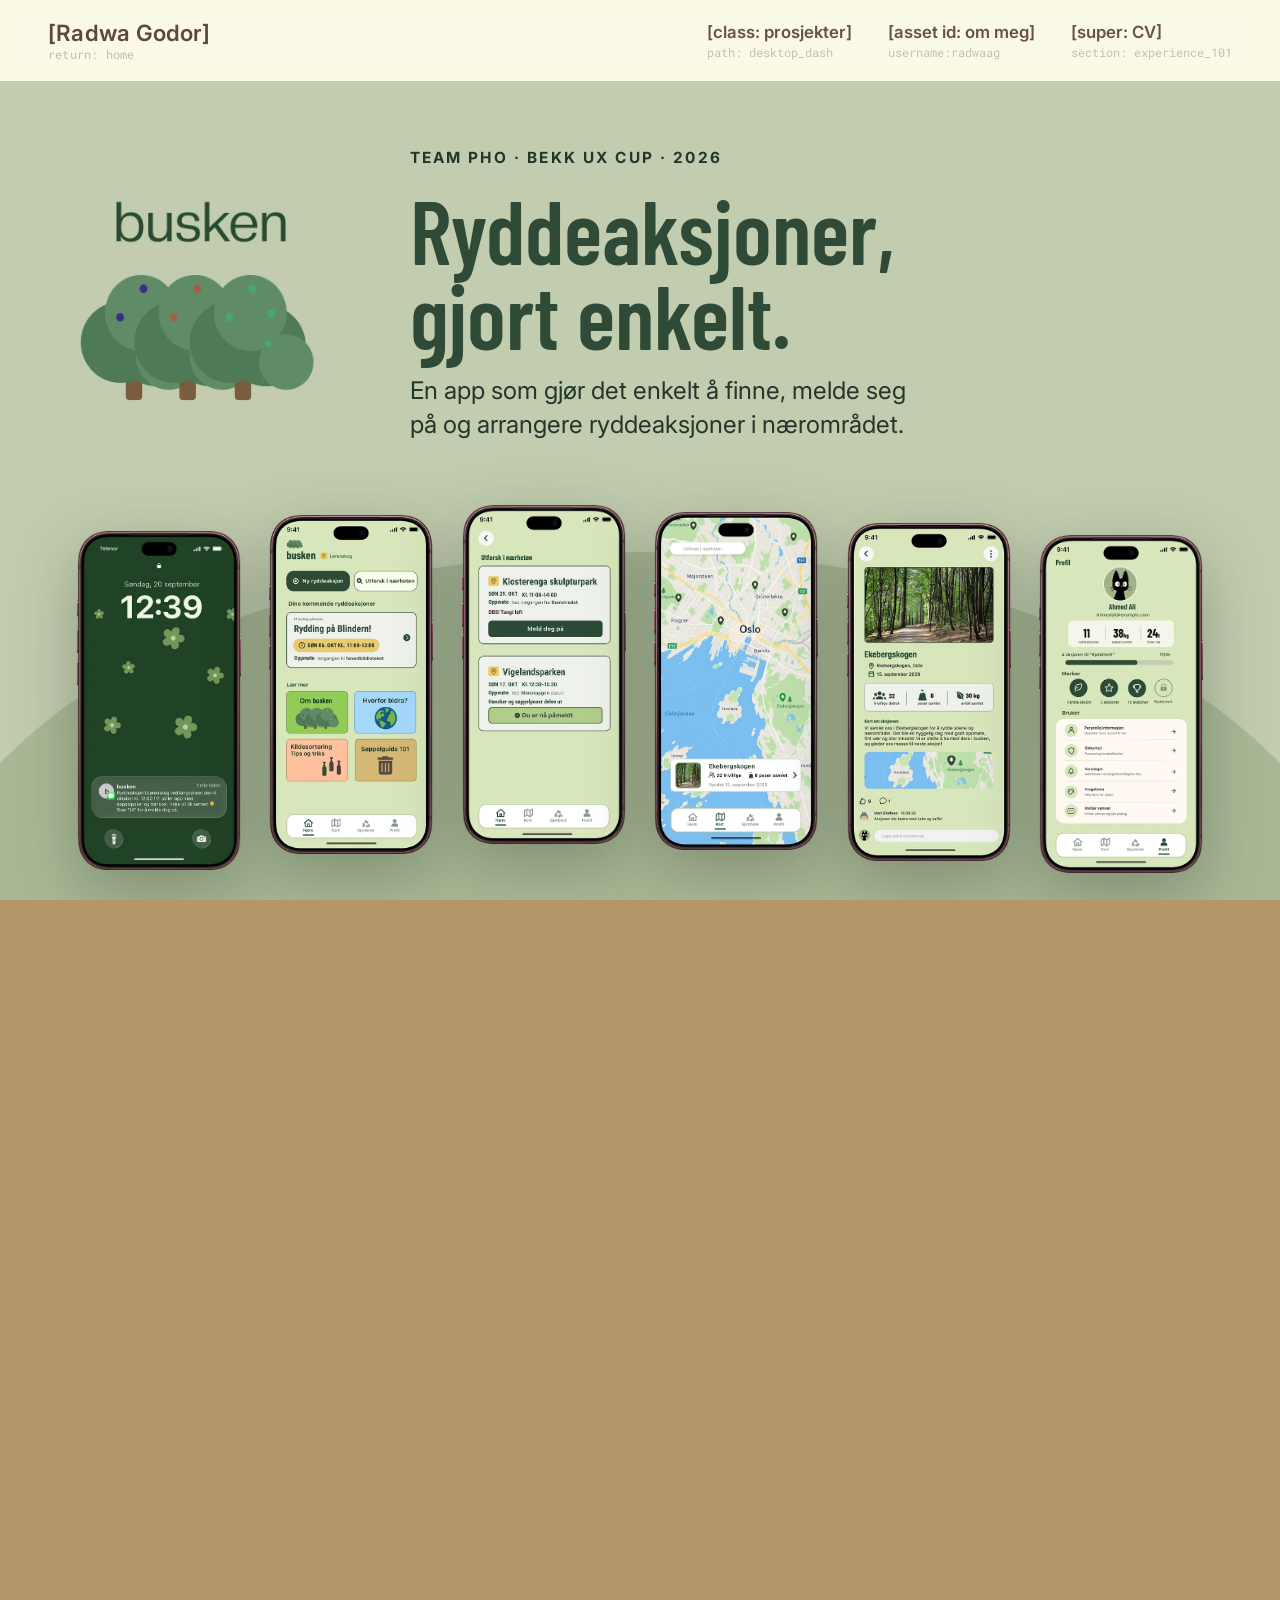
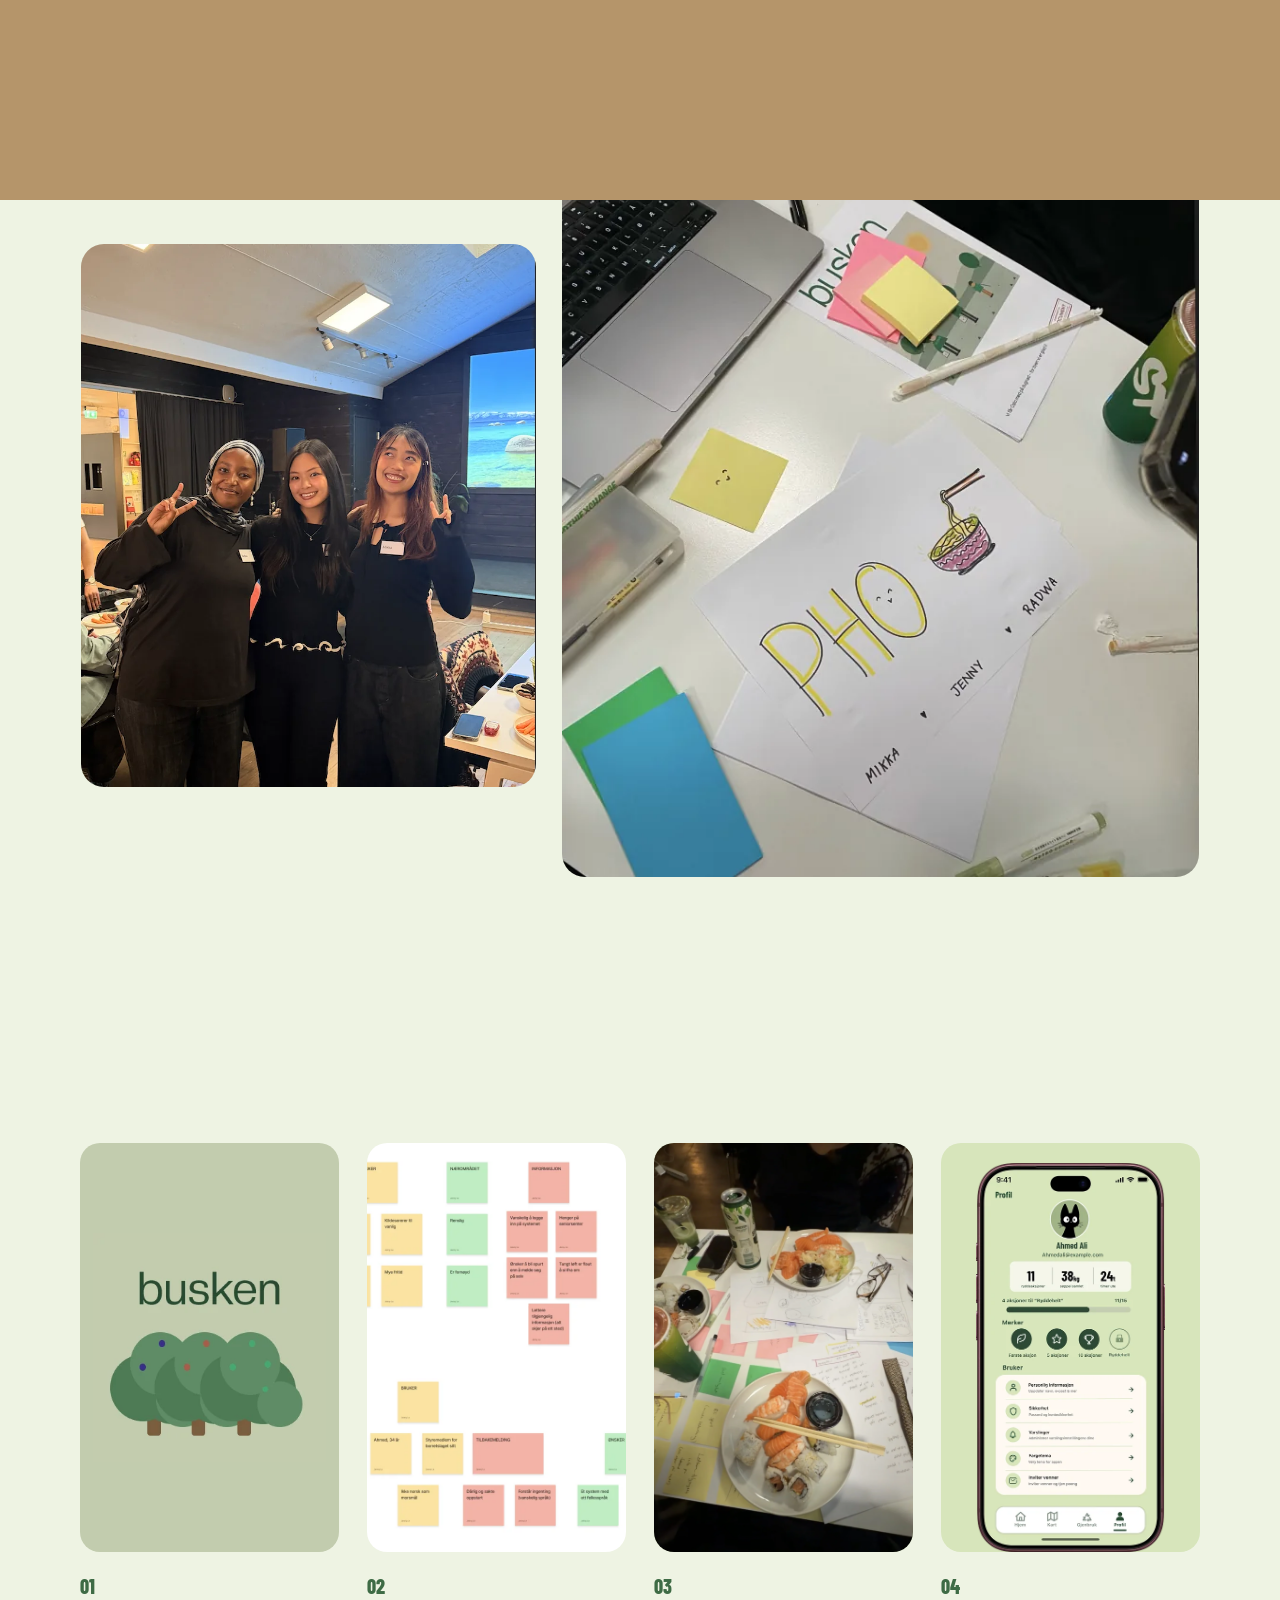
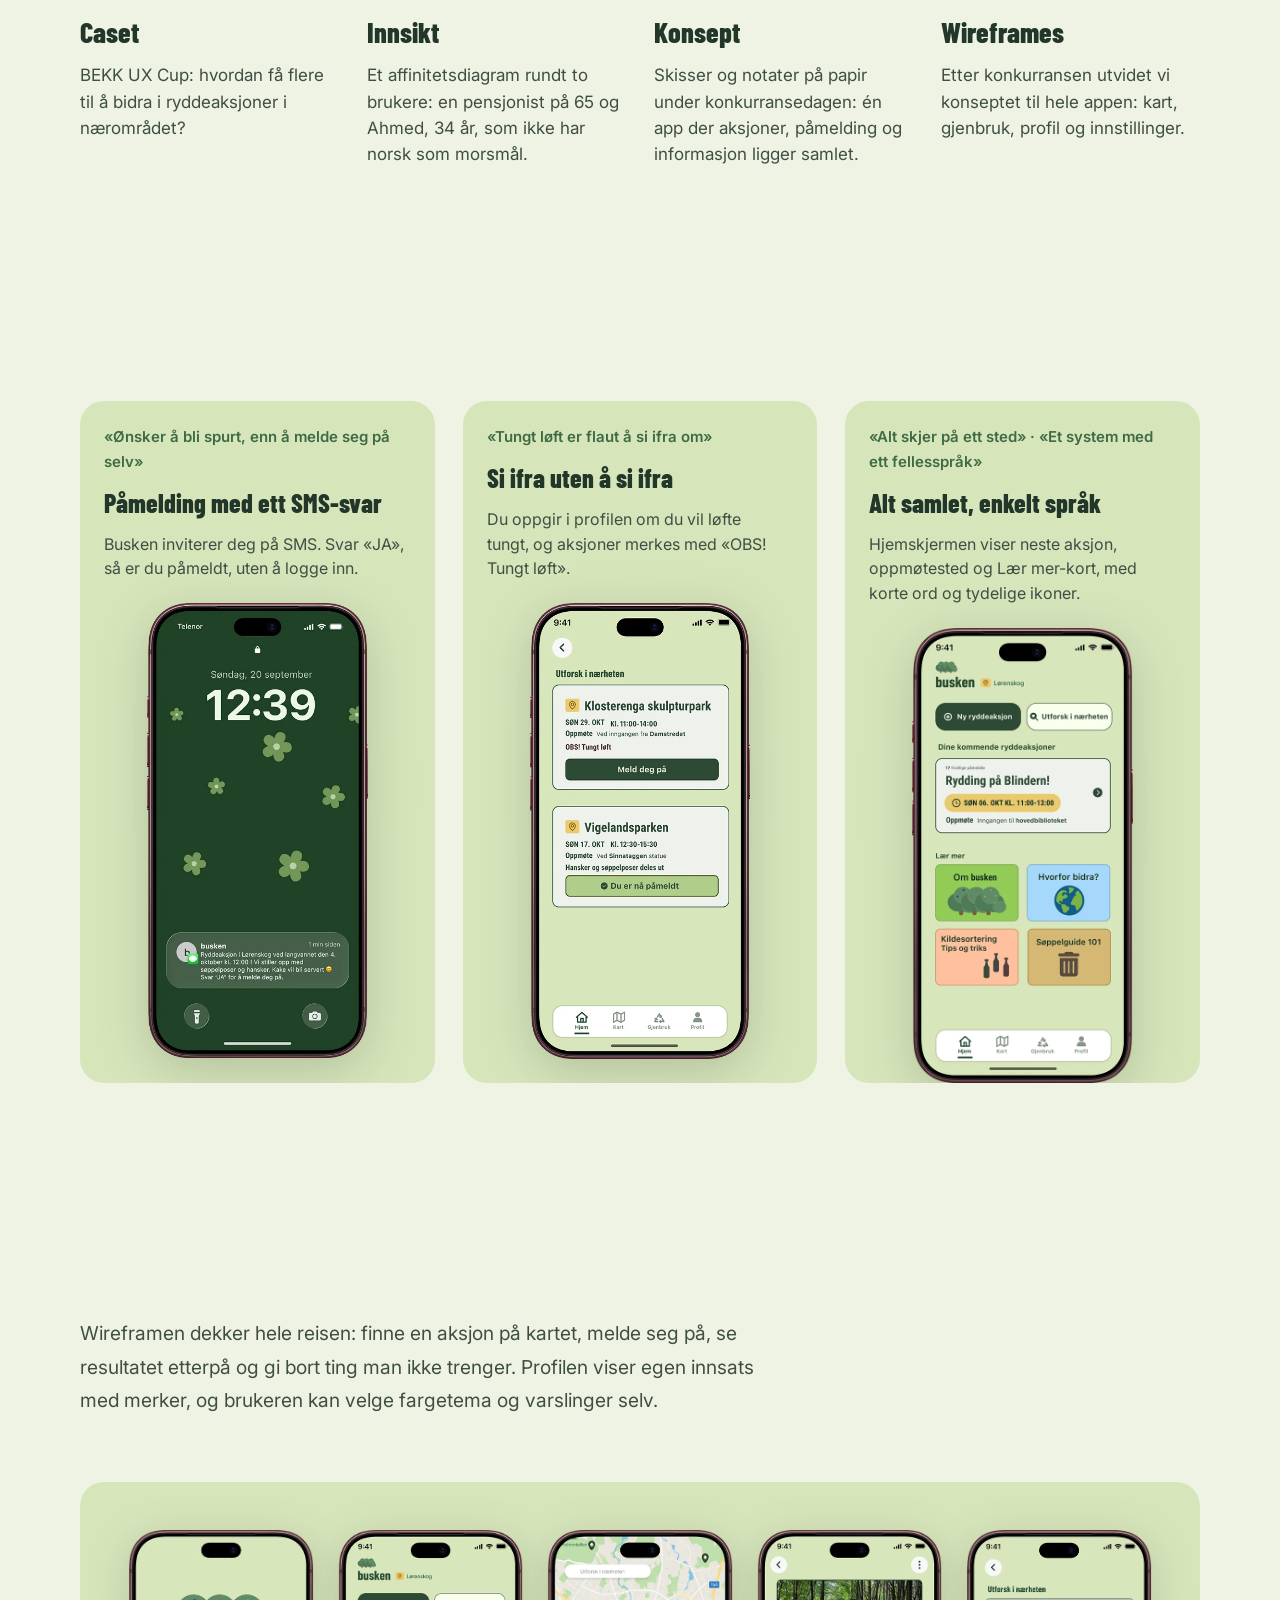
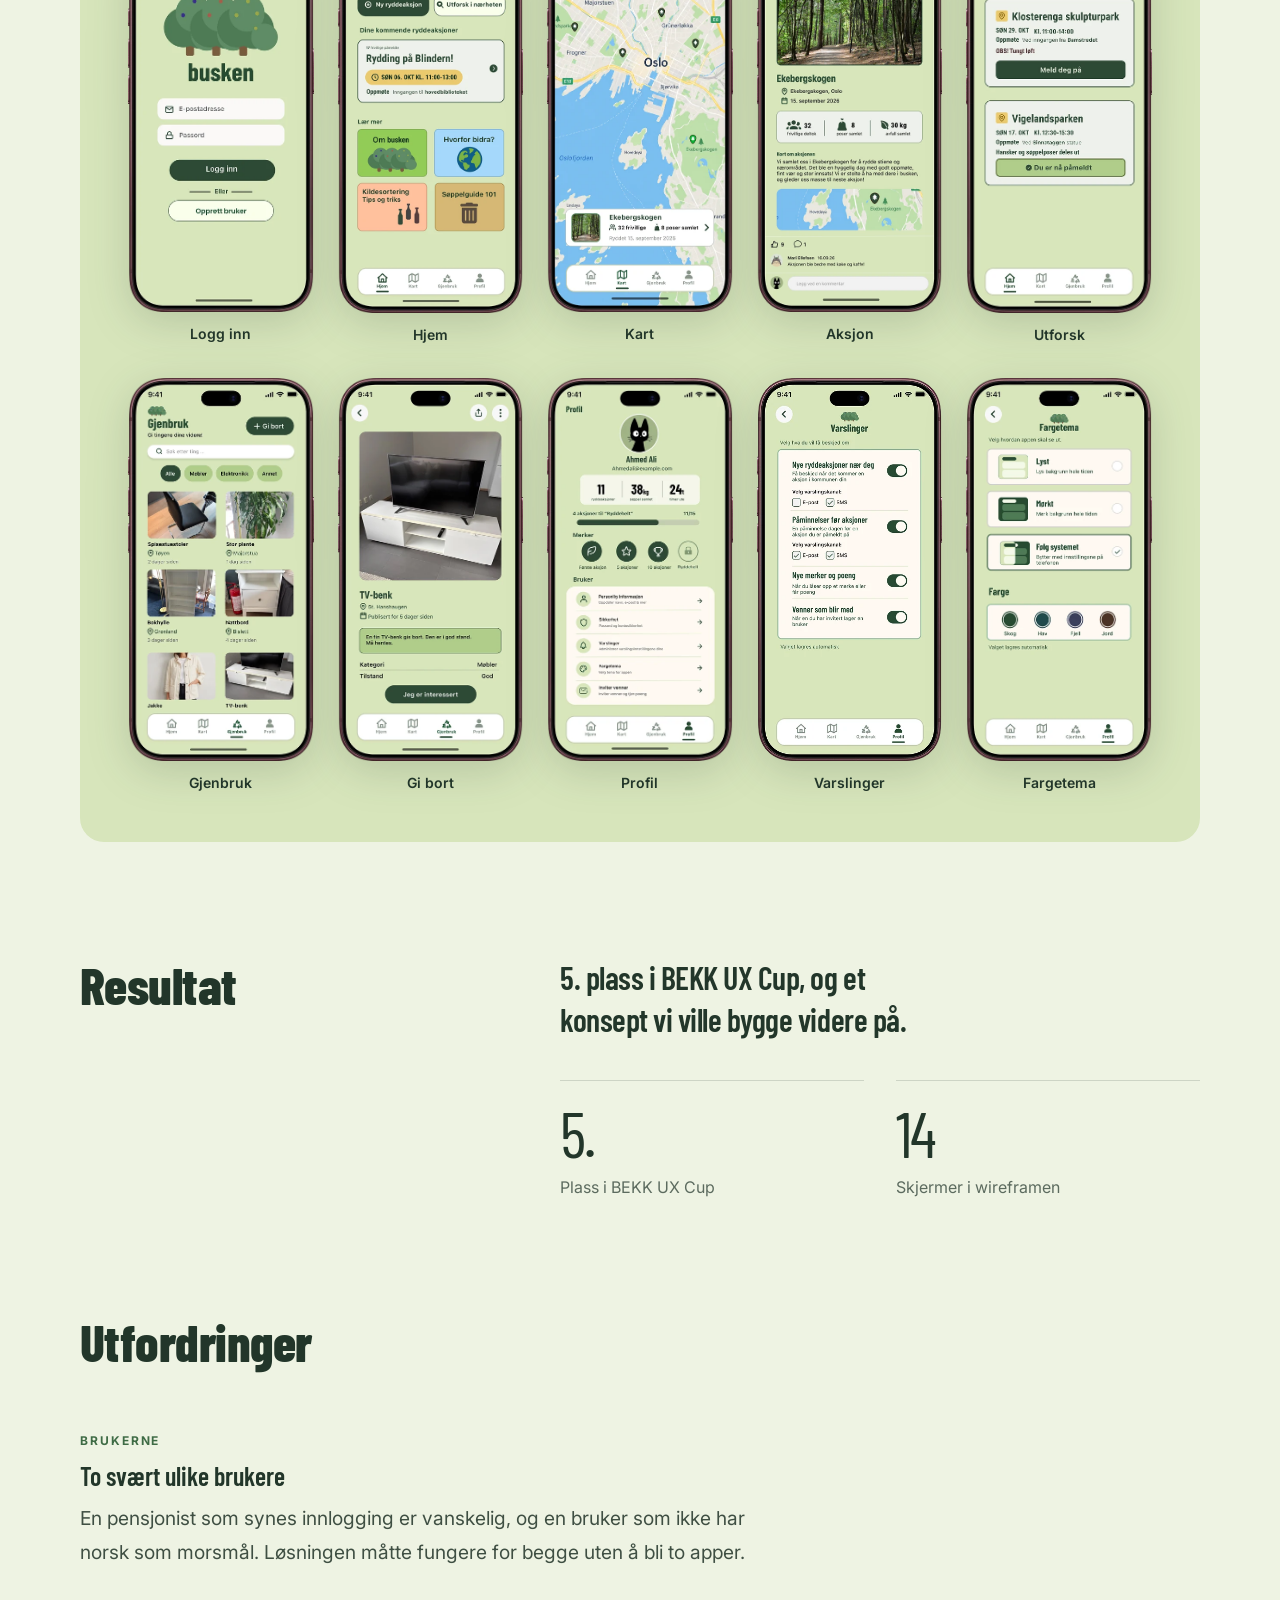
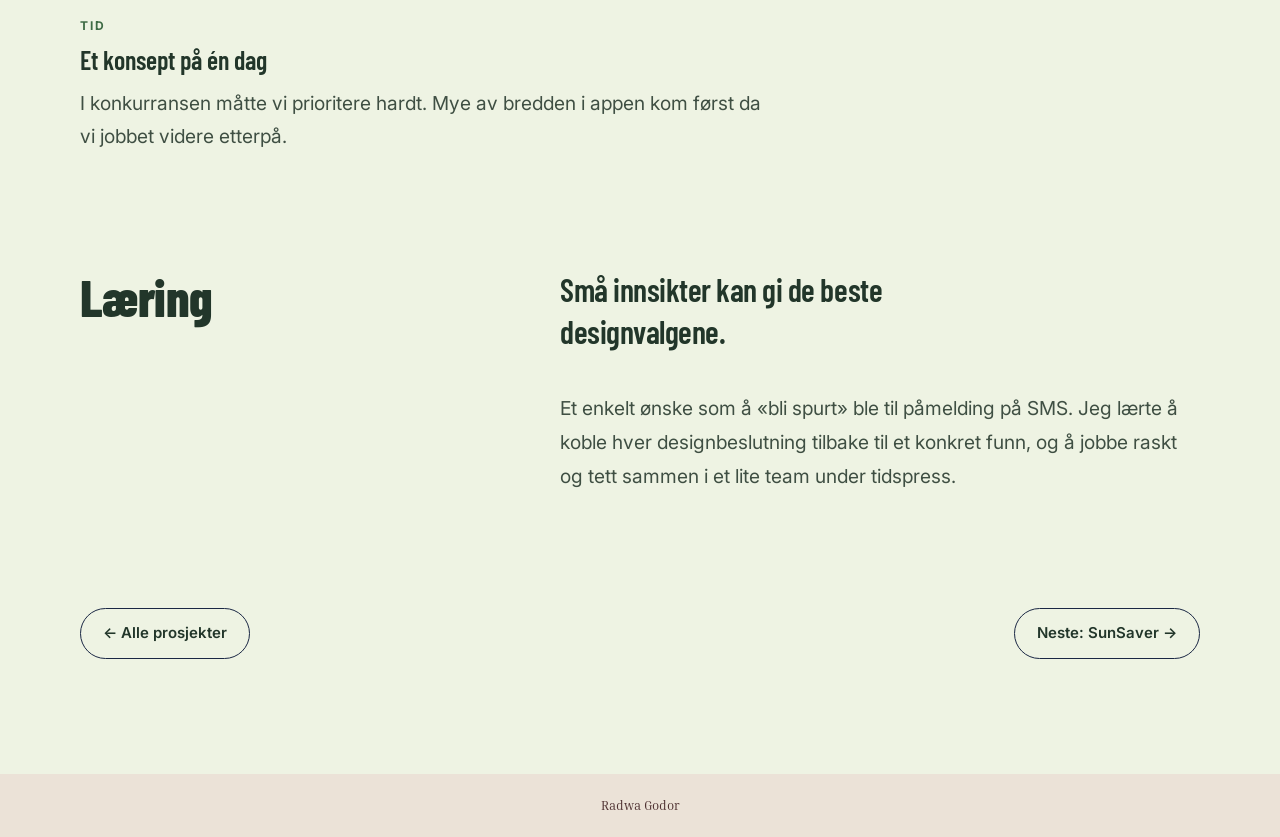
==== commit 474297bb: "Fix previous/next order on case pages" ====
--- a/busken.html
+++ b/busken.html
@@ -290,8 +290,8 @@
 
     <section class="section">
       <nav class="case-nav" aria-label="Flere prosjekter">
-        <a href="friendverse.html" class="btn btn-outline curtain-link">← FriendVerse</a>
-        <a href="prosjekter.html" class="btn btn-outline curtain-link">Se alle prosjekter</a>
+        <a href="prosjekter.html" class="btn btn-outline curtain-link">← Alle prosjekter</a>
+        <a href="sunsaver.html" class="btn btn-outline curtain-link">Neste: SunSaver →</a>
       </nav>
     </section>
 
--- a/style.css
+++ b/style.css
@@ -6,6 +6,8 @@
      - om-meg.css      → om-meg.html only (bio/hobbies/empowerment/education/contact)
      - case.css        → case-study pages (sunsaver, catgym, friendverse, busken)
      - fanous.css      → fanous.html only
+     - korok-timer.css → korok-timer.html only
+     - defi-duck.css   → defi-duck.html only
      - cv.css          → cv.html only
    Only genuinely shared/reusable pieces live here: CSS variables, reset, the base
    (static, normal-size) header + curtain page-transition, buttons, footer. */
--- a/busken.css
+++ b/busken.css
@@ -30,8 +30,7 @@
 .bu .block--img img { border-color: transparent; }
 
 /* ===== Hero — the "Busken – forside" artboard =====
-   Logo + text on top; six phones in a row like a hedge, growing up from a
-   green hill and cut off by the bottom edge. */
+   Logo + text on top; six whole phones in a row like a hedge, standing on a green hill. */
 .bu-hero {
   position: relative;
   overflow: hidden;
@@ -94,13 +93,14 @@
   z-index: 1;
   list-style: none;
   max-width: 1360px;
-  height: clamp(240px, 25vw, 360px);
   margin: clamp(40px, 5vw, 72px) auto 0;
-  padding: 0;
+  padding-bottom: clamp(40px, 5vw, 72px);   /* whole phones visible, standing on the hill */
+  padding-left: 0;
+  padding-right: 0;
+  padding-top: 0;
   display: grid;
   grid-template-columns: repeat(6, minmax(0, 1fr));
   gap: clamp(10px, 2.2vw, 34px);
-  /* phones overflow this box and are cut off by .bu-hero's own overflow */
 }
 
 .bu-hedge li { min-width: 0; }
@@ -116,7 +116,7 @@
 
 @media (max-width: 800px) {
   .bu-hero__inner { flex-direction: column; align-items: flex-start; }
-  .bu-hedge { grid-template-columns: repeat(3, minmax(0, 1fr)); height: 62vw; }
+  .bu-hedge { grid-template-columns: repeat(3, minmax(0, 1fr)); }
   .bu-hedge li:nth-child(1),
   .bu-hedge li:nth-child(5),
   .bu-hedge li:nth-child(6) { display: none; }
